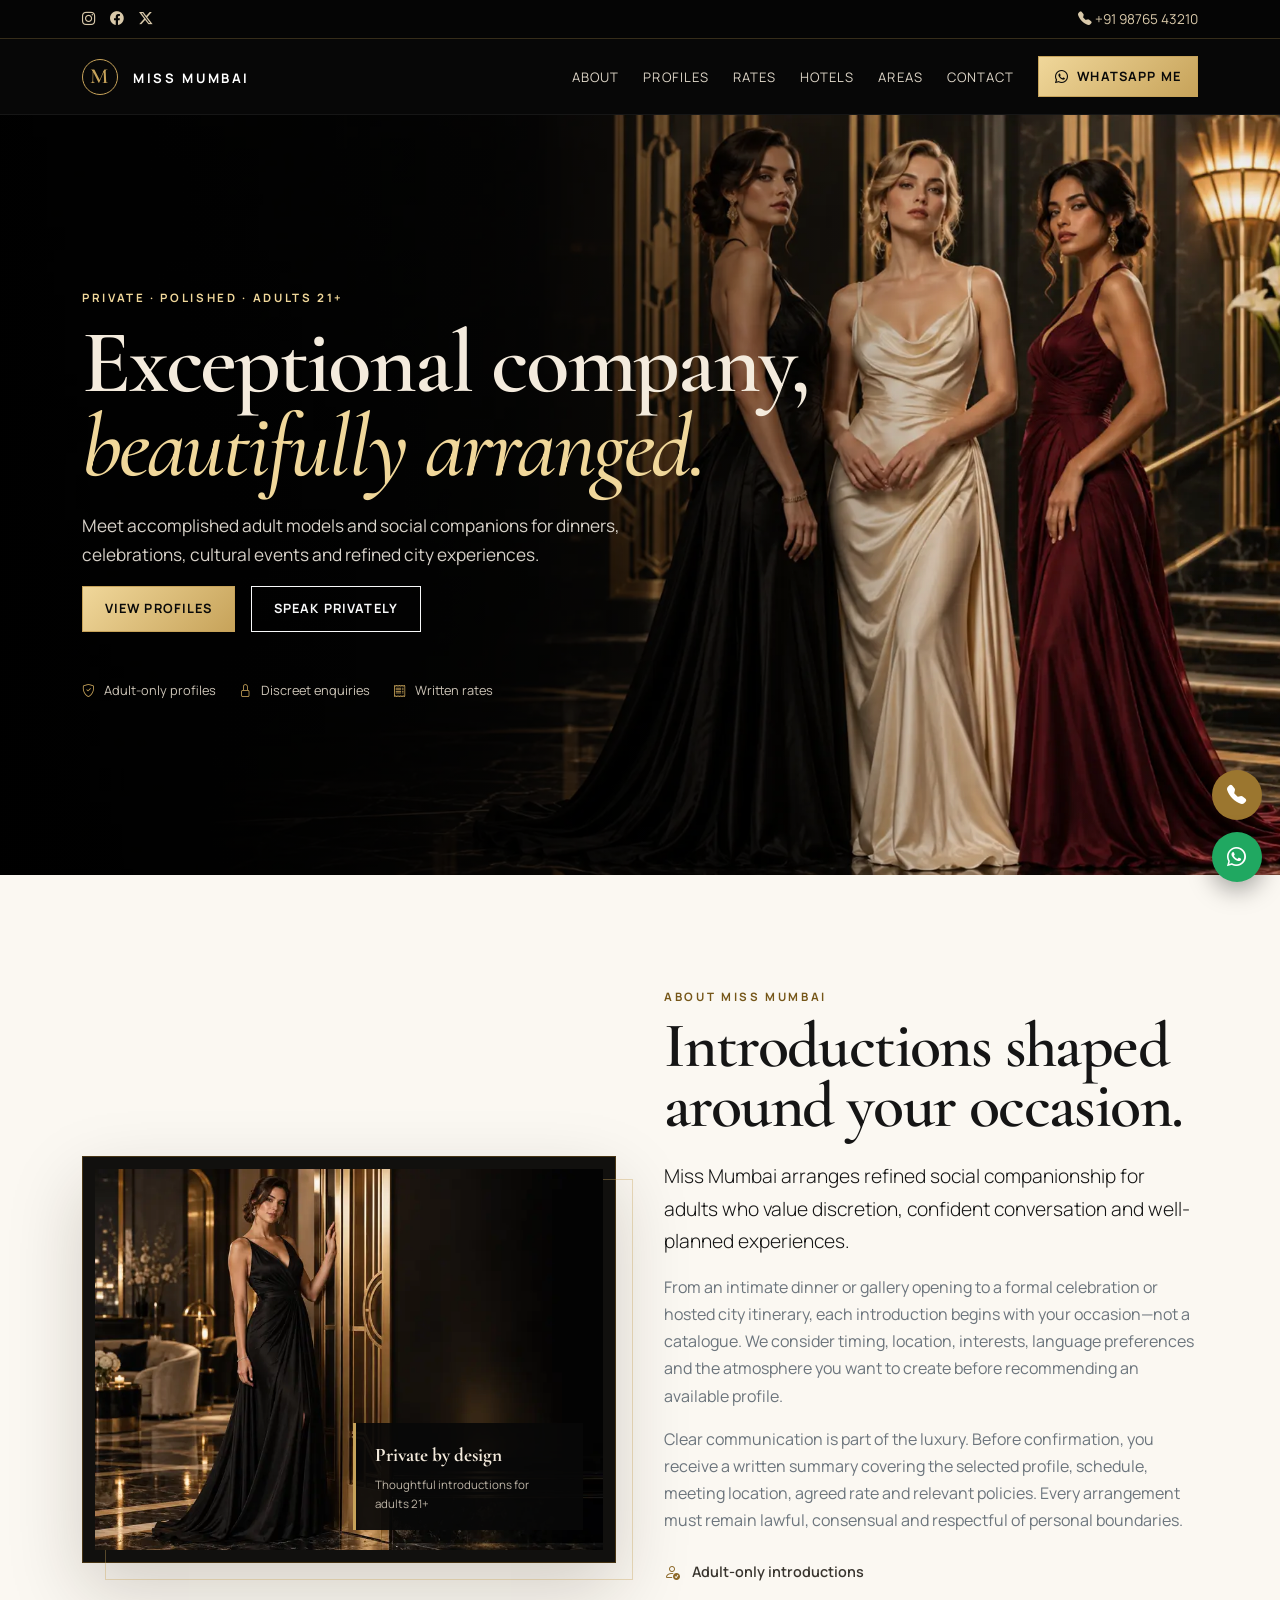
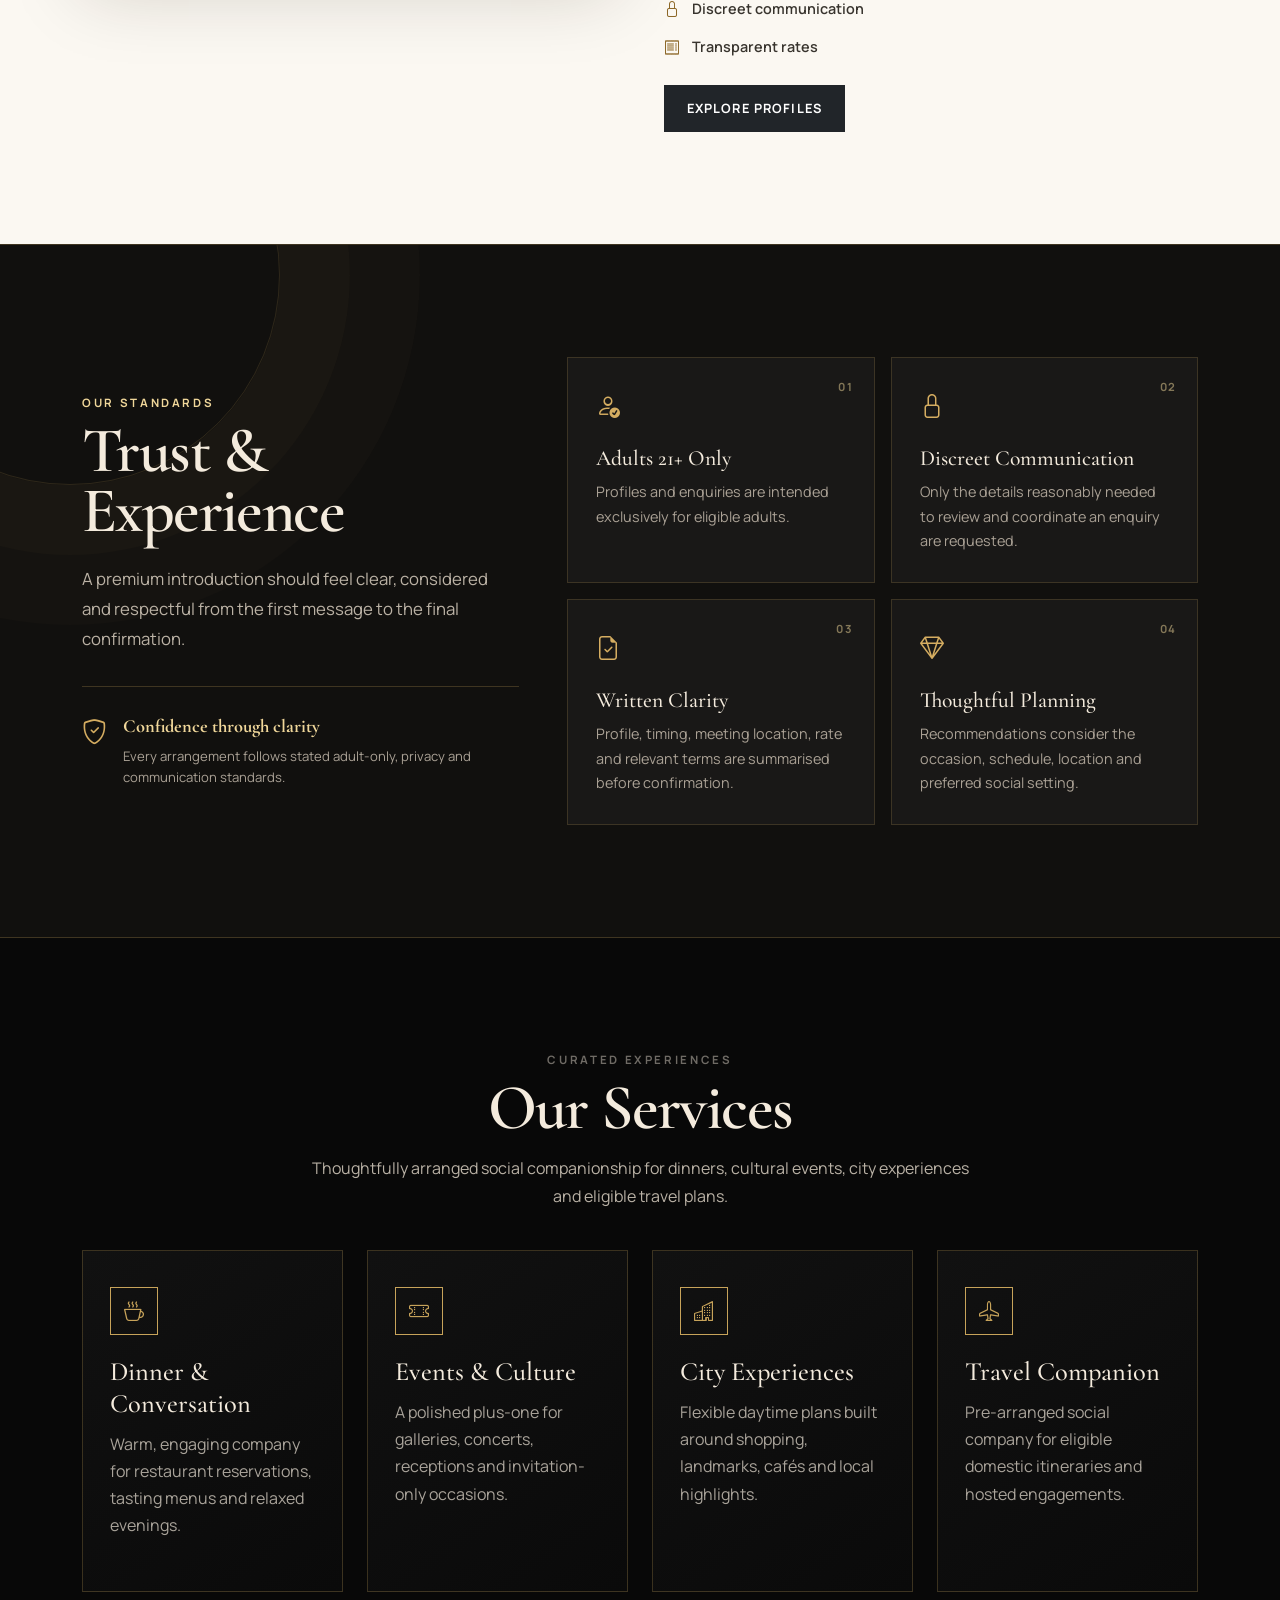
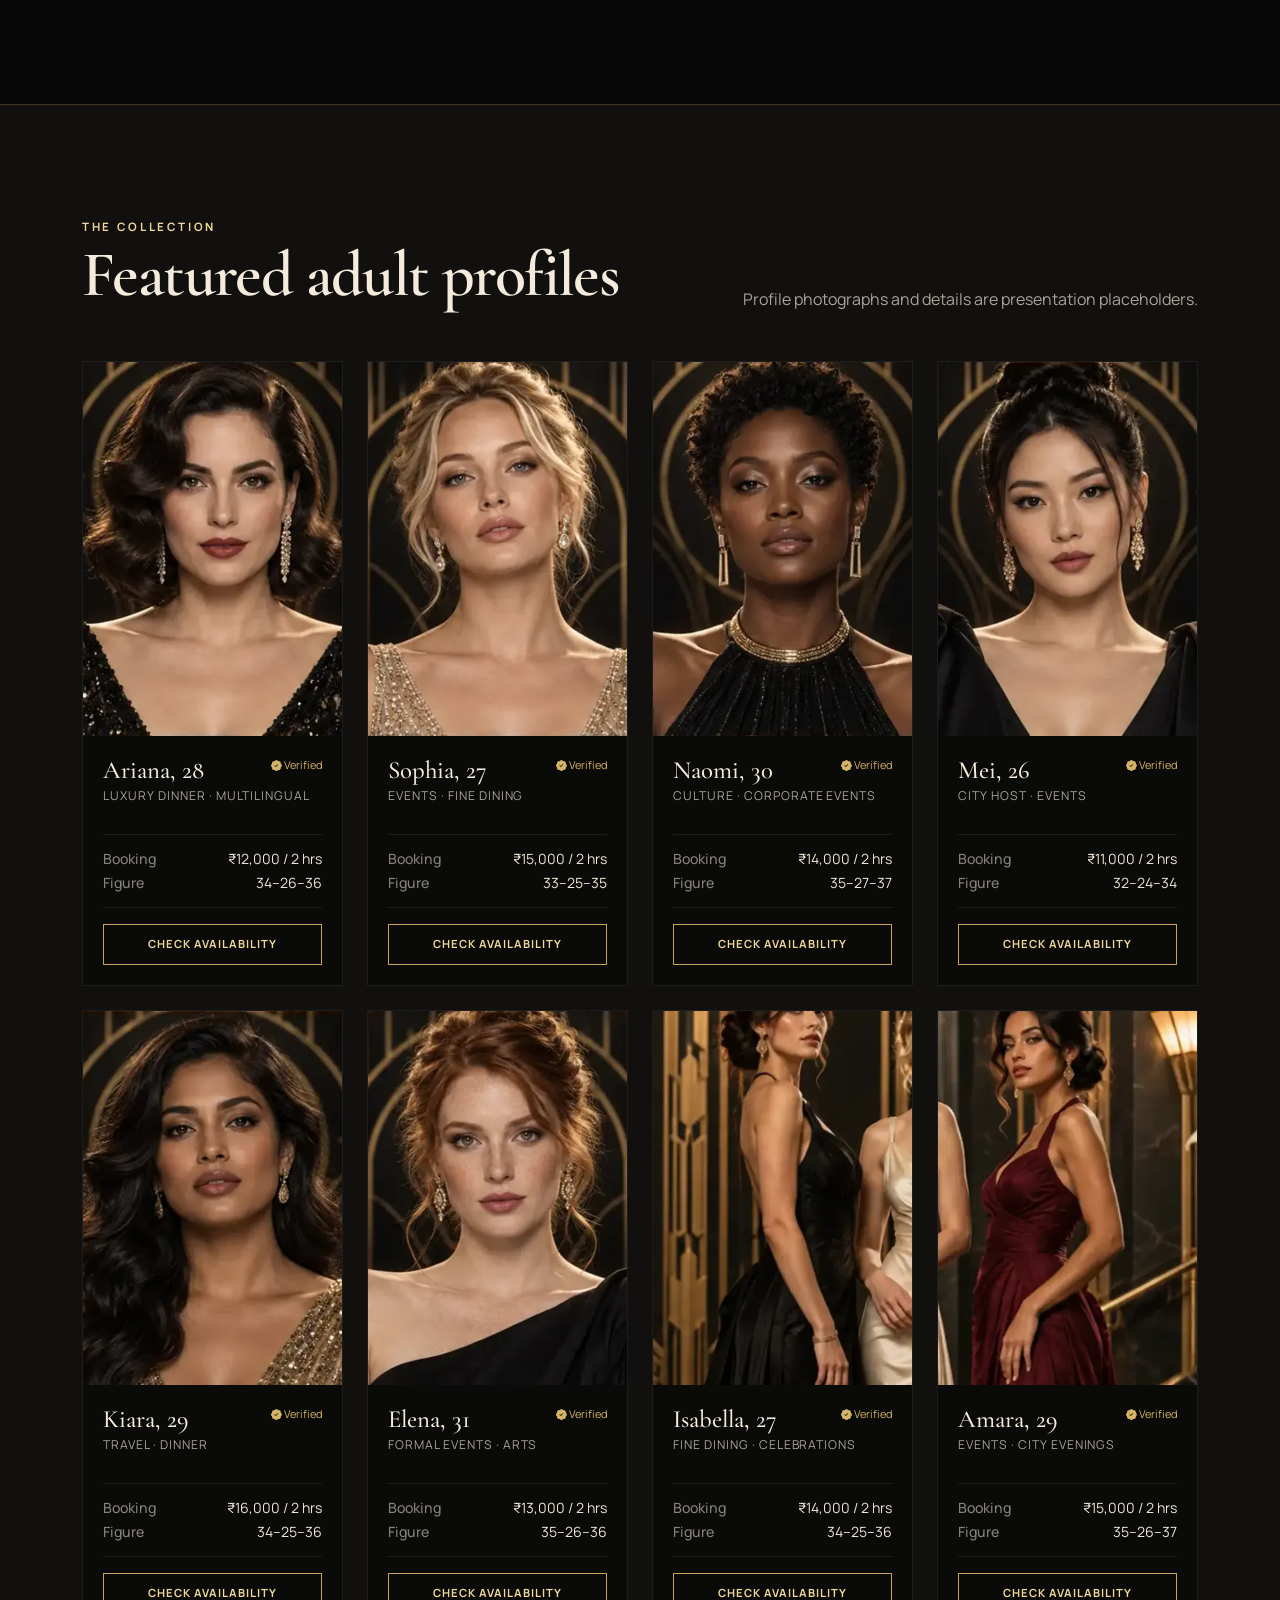
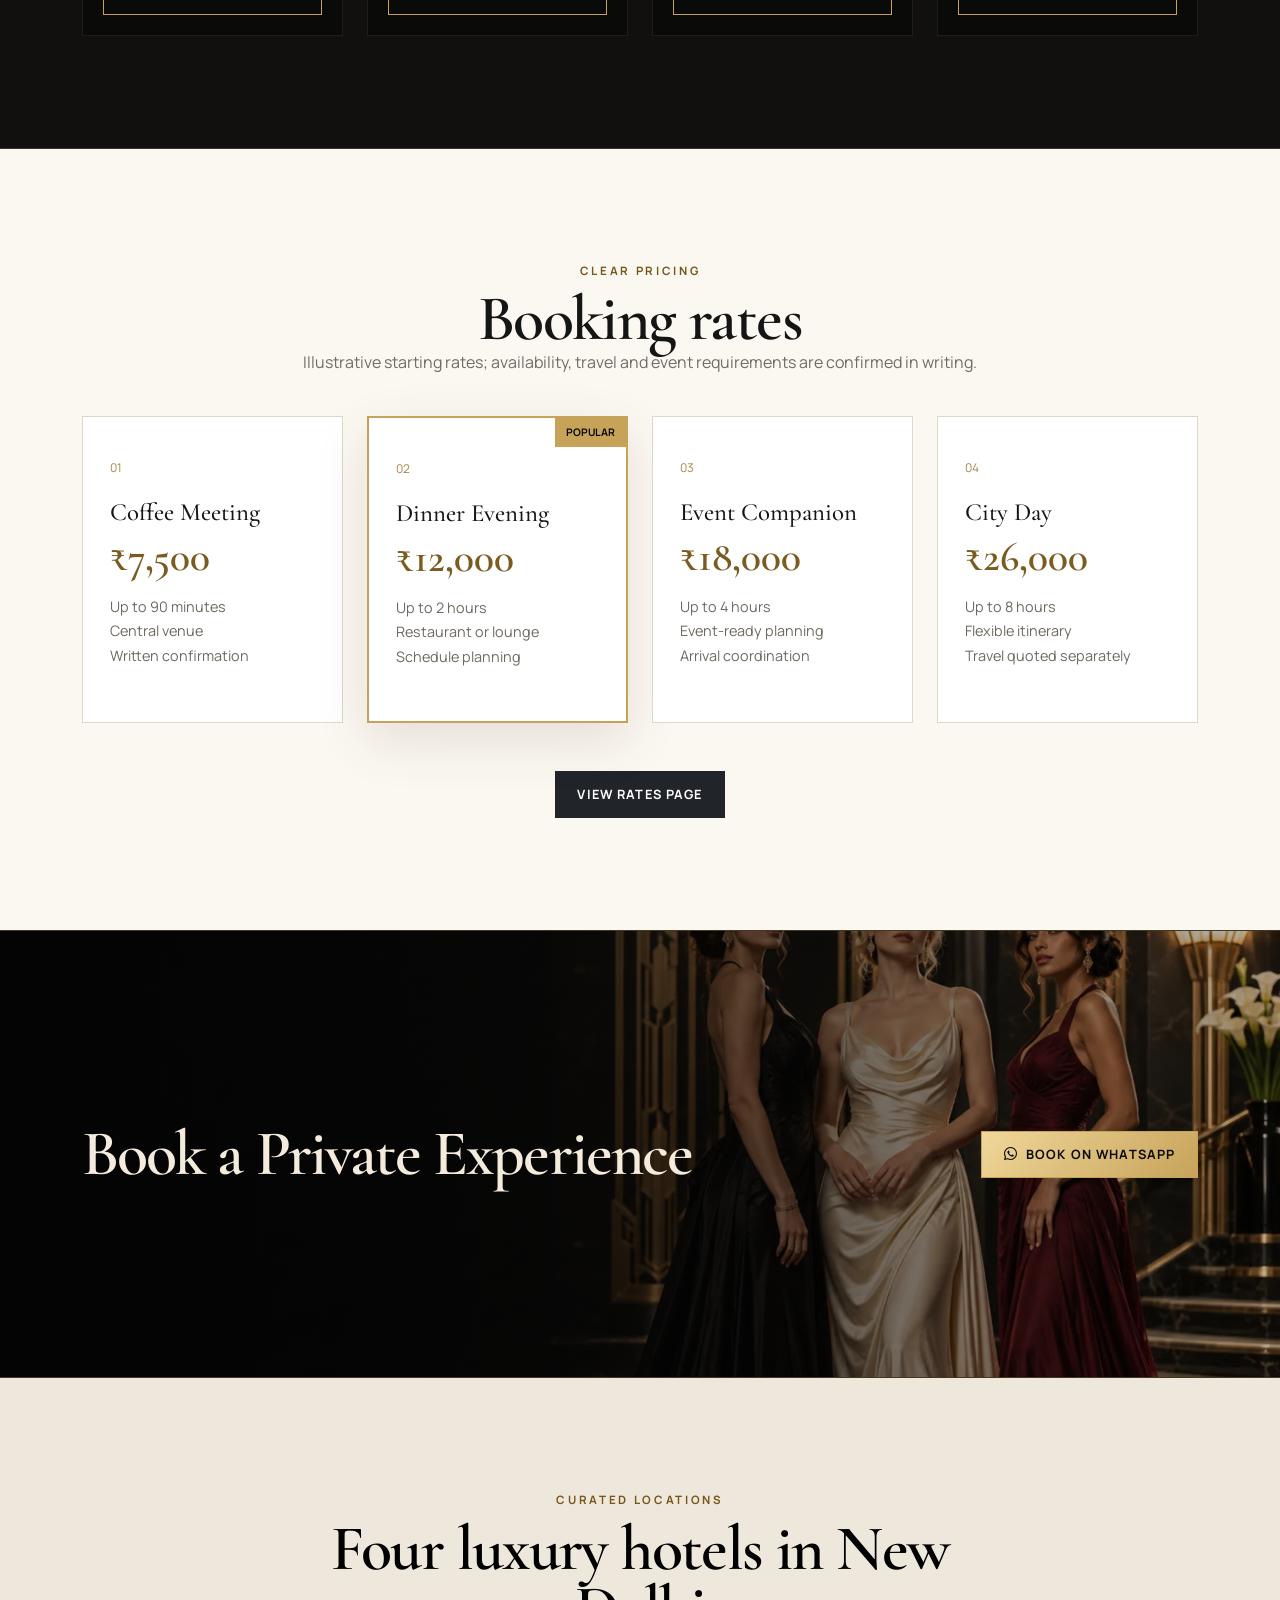
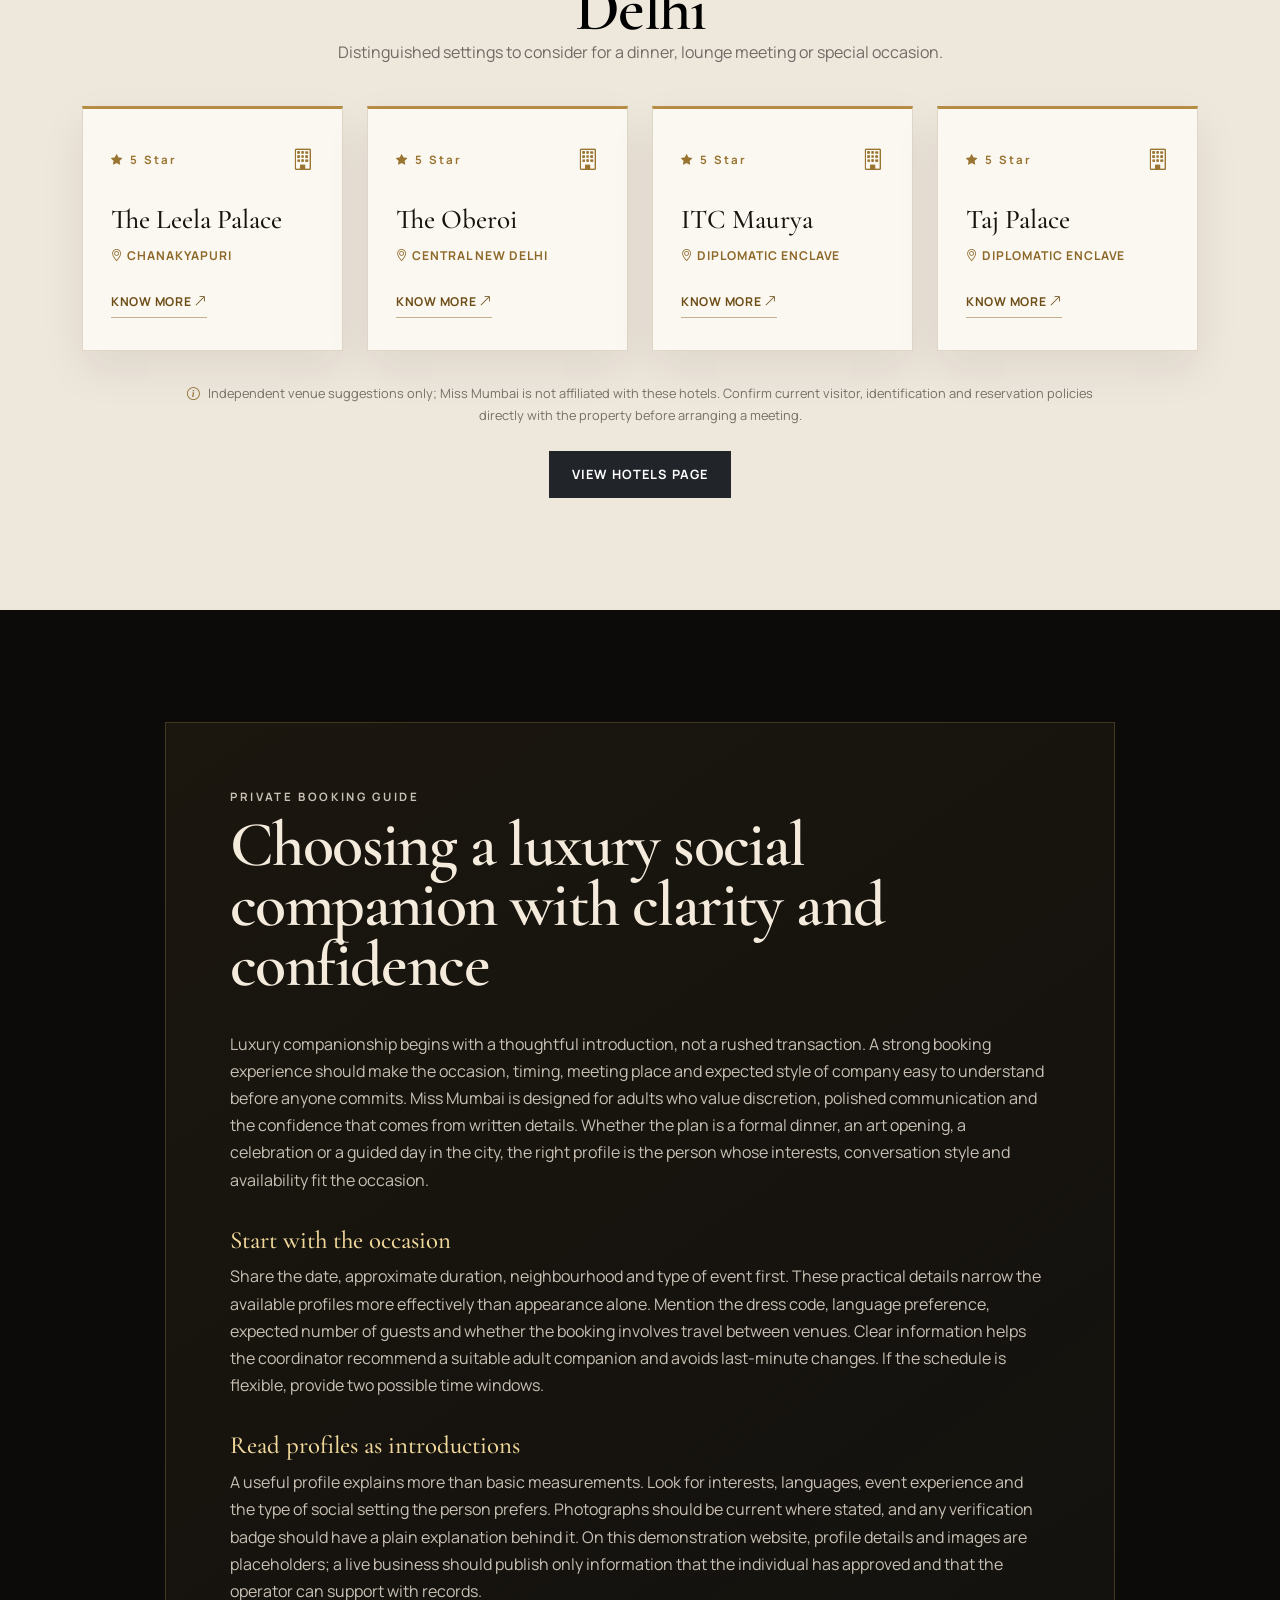
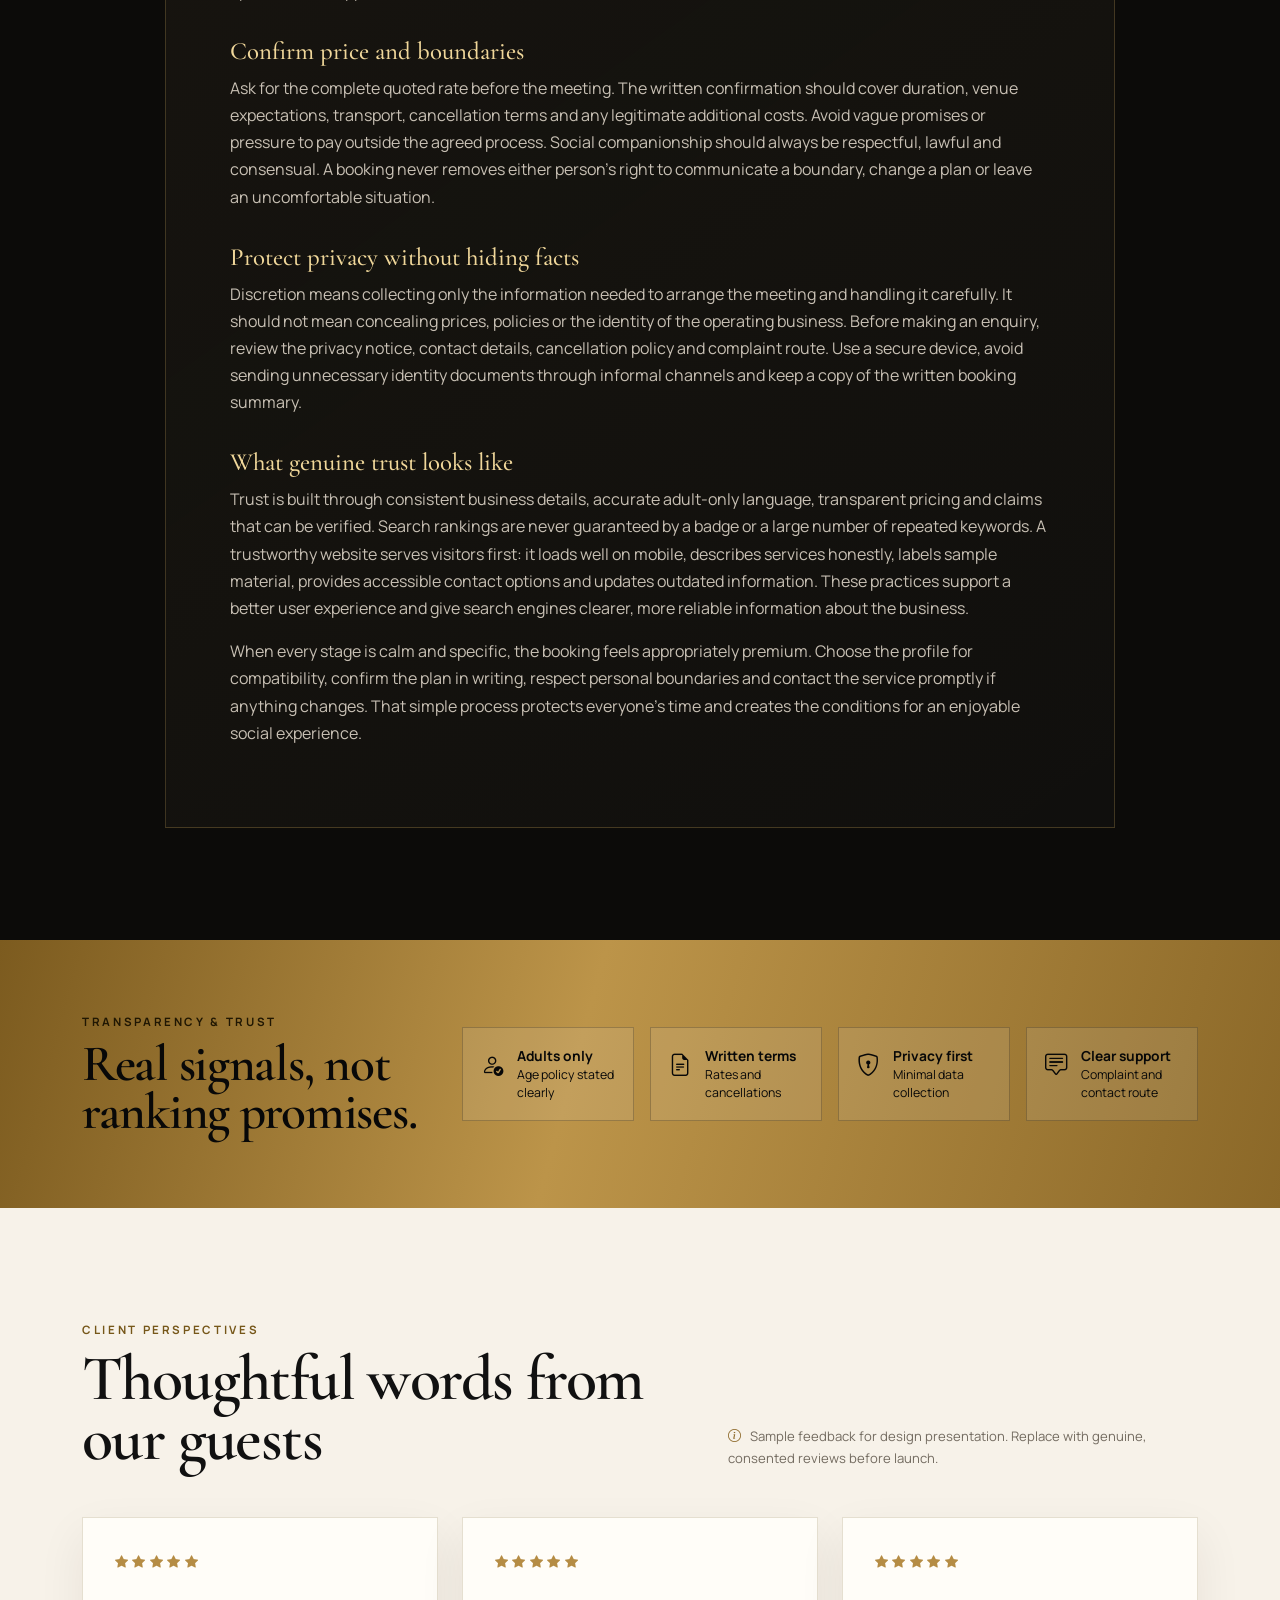
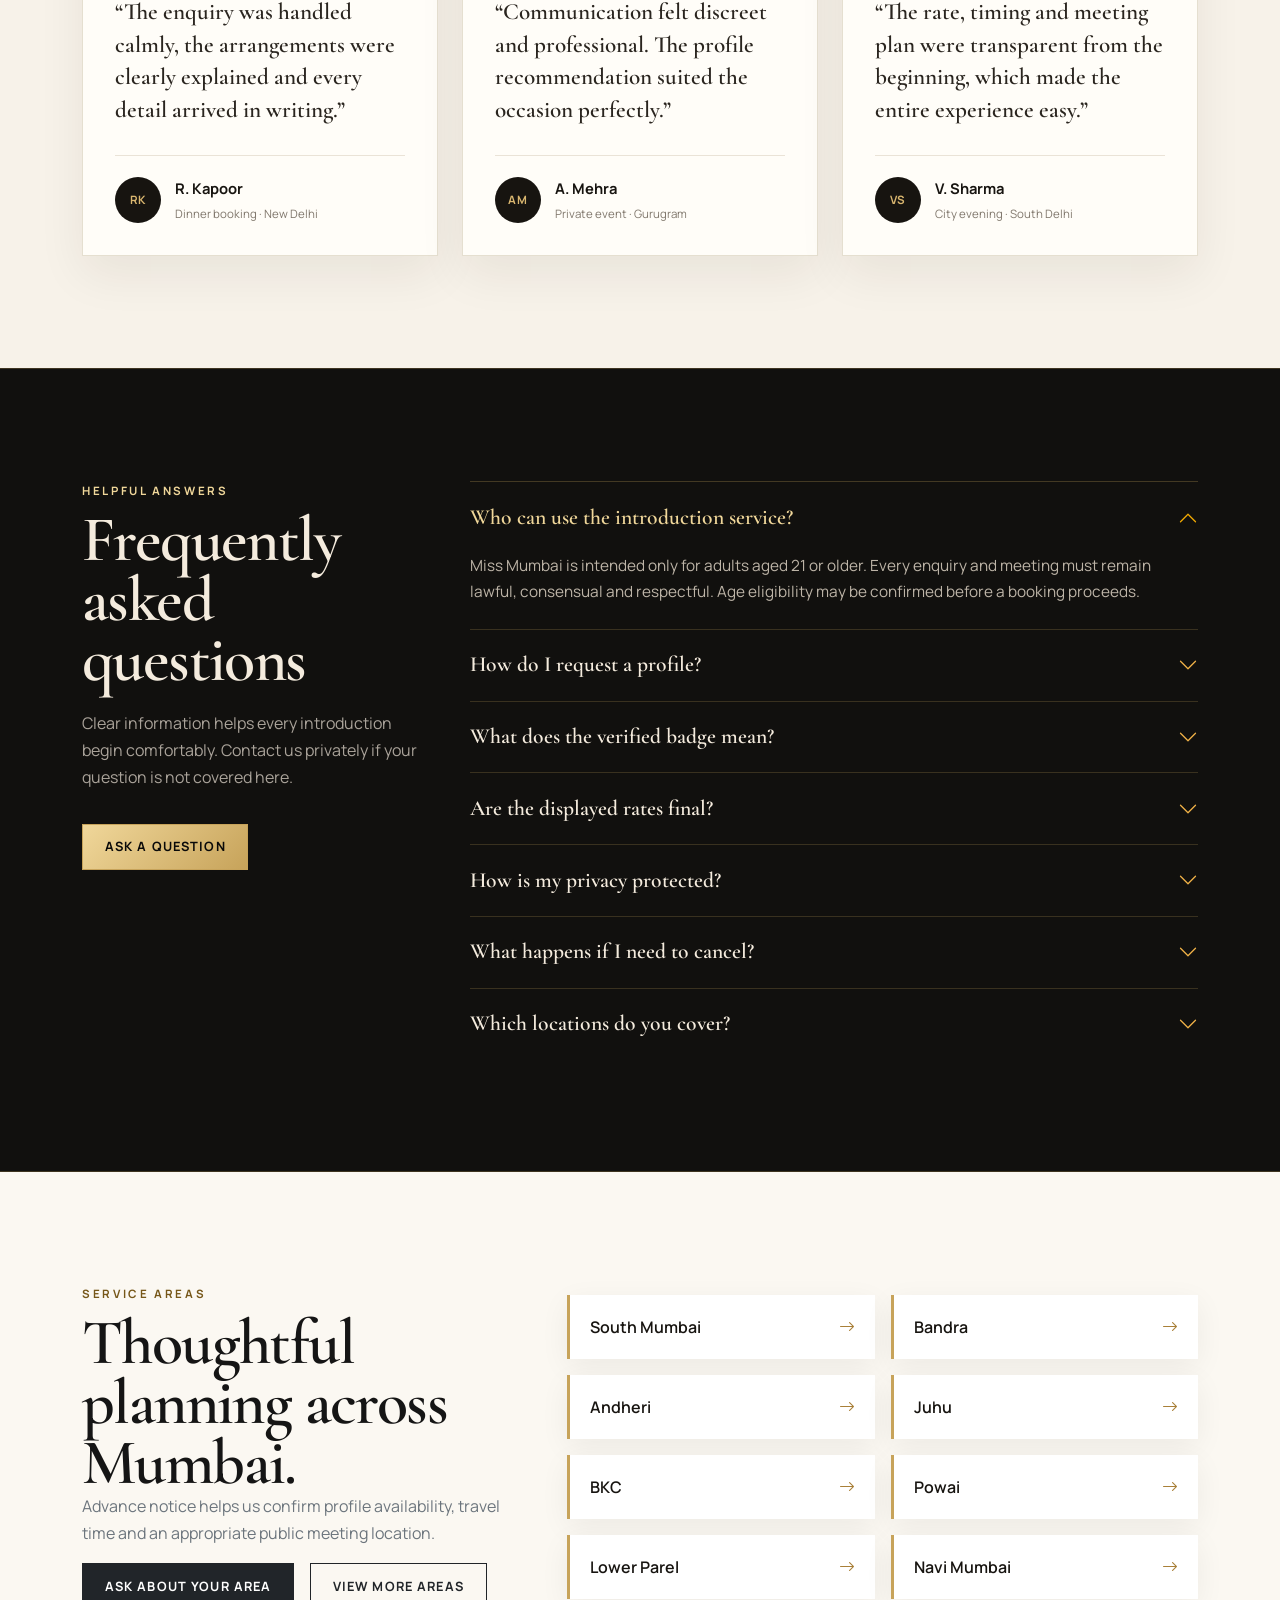
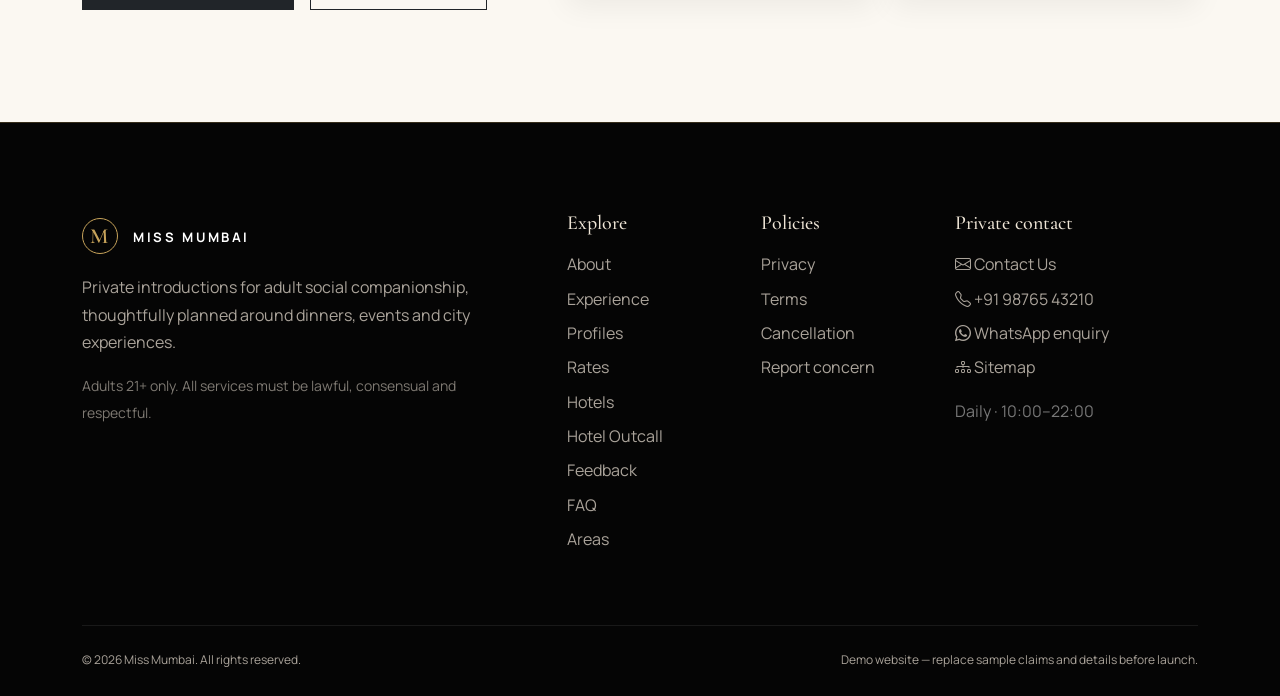
==== index.html @ 33cf34ba "Export complete Miss Mumbai website from Sites version 28" ====
<!doctype html>
<html lang="en">
<head>
  <meta charset="utf-8">
  <meta name="viewport" content="width=device-width, initial-scale=1">
  <title>Miss Mumbai | Luxury Adult Models & Social Companions</title>
  <meta name="description" content="Discover tasteful adult model profiles, social companionship services, transparent booking rates, privacy standards, and service areas with Miss Mumbai.">
  <meta name="robots" content="index,follow,max-image-preview:large">
  <meta name="theme-color" content="#080808">
  <link rel="preconnect" href="https://cdn.jsdelivr.net">
  <link rel="preconnect" href="https://fonts.googleapis.com">
  <link rel="preconnect" href="https://fonts.gstatic.com" crossorigin>
  <link href="https://fonts.googleapis.com/css2?family=Cormorant+Garamond:wght@500;600;700&family=Manrope:wght@400;500;600;700&display=swap" rel="stylesheet">
  <link href="https://cdn.jsdelivr.net/npm/bootstrap@5.3.8/dist/css/bootstrap.min.css" rel="stylesheet">
  <link href="https://cdn.jsdelivr.net/npm/bootstrap-icons@1.11.3/font/bootstrap-icons.min.css" rel="stylesheet">
  <link rel="stylesheet" href="assets/styles.css">
  <link rel="stylesheet" href="assets/profiles.css">
  <script type="application/ld+json">
  {
    "@context":"https://schema.org",
    "@type":"ProfessionalService",
    "name":"Miss Mumbai",
    "description":"Adult model and social companionship enquiries for private dinners, events and city experiences.",
    "telephone":"+91-98765-43210",
    "areaServed":["South Mumbai","Bandra","Andheri","Juhu","BKC","Powai","Lower Parel","Navi Mumbai"],
    "priceRange":"₹₹₹",
    "url":"/"
  }
  </script>
</head>
<body>
  <a class="visually-hidden-focusable skip-link" href="#main">Skip to content</a>

  <div class="topbar">
    <div class="container-xl d-flex justify-content-between align-items-center">
      <div class="social-links" aria-label="Social media links">
        <a href="#" aria-label="Instagram"><i class="bi bi-instagram"></i></a>
        <a href="#" aria-label="Facebook"><i class="bi bi-facebook"></i></a>
        <a href="#" aria-label="X"><i class="bi bi-twitter-x"></i></a>
      </div>
      <a class="top-phone" href="tel:+919876543210"><i class="bi bi-telephone-fill"></i> +91 98765 43210</a>
    </div>
  </div>

  <nav class="navbar navbar-expand-lg navbar-dark sticky-top" aria-label="Primary navigation">
    <div class="container-xl">
      <a class="navbar-brand" href="#home"><span>M</span> MISS MUMBAI</a>
      <button class="navbar-toggler" type="button" data-bs-toggle="collapse" data-bs-target="#mainNav" aria-controls="mainNav" aria-expanded="false" aria-label="Toggle navigation">
        <span class="navbar-toggler-icon"></span>
      </button>
      <div class="collapse navbar-collapse" id="mainNav">
        <ul class="navbar-nav ms-auto align-items-lg-center gap-lg-2">
          <li class="nav-item"><a class="nav-link" href="about.html">About</a></li>

          <li class="nav-item"><a class="nav-link" href="profiles.html">Profiles</a></li>
          <li class="nav-item"><a class="nav-link" href="rates.html">Rates</a></li>
          <li class="nav-item"><a class="nav-link" href="hotels.html">Hotels</a></li>



          <li class="nav-item"><a class="nav-link" href="areas.html">Areas</a></li>
          <li class="nav-item"><a class="nav-link" href="contact.html">Contact</a></li>
          <li class="nav-item ms-lg-2"><a class="btn btn-gold btn-sm" href="https://wa.me/919876543210"><i class="bi bi-whatsapp me-1"></i> WhatsApp Me</a></li>
        </ul>
      </div>
    </div>
  </nav>

  <main id="main">
    <header class="hero" id="home">
      <picture class="hero-media" aria-hidden="true">
        <source media="(max-width: 767px)" srcset="assets/veloura-hero-mobile.webp">
        <img src="assets/veloura-hero-desktop.webp" alt="Three adult fashion models in elegant evening gowns inside an art-deco interior">
      </picture>
      <div class="hero-shade"></div>
      <div class="container-xl hero-content">
        <p class="eyebrow">Private · Polished · Adults 21+</p>
        <h1>Exceptional company,<br><em>beautifully arranged.</em></h1>
        <p class="hero-copy">Meet accomplished adult models and social companions for dinners, celebrations, cultural events and refined city experiences.</p>
        <div class="d-flex flex-wrap gap-3">
          <a class="btn btn-gold" href="profiles.html">View profiles</a>
          <a class="btn btn-outline-light" href="tel:+919876543210">Speak privately</a>
        </div>
        <div class="hero-proof" aria-label="Service highlights">
          <span><i class="bi bi-shield-check"></i> Adult-only profiles</span>
          <span><i class="bi bi-lock"></i> Discreet enquiries</span>
          <span><i class="bi bi-receipt"></i> Written rates</span>
        </div>
      </div>
    </header>

    <section class="section section-light" id="about">
      <div class="container-xl">
        <div class="row align-items-center g-5 g-xl-6">
          <div class="col-lg-6">
            <figure class="about-visual mb-0">
              <img src="assets/veloura-about.webp" width="800" height="600" loading="lazy" alt="Adult fashion model in a black evening gown beside a gold art-deco doorway">
              <figcaption><strong>Private by design</strong><span>Thoughtful introductions for adults 21+</span></figcaption>
            </figure>
          </div>
          <div class="col-lg-6 about-copy">
            <p class="eyebrow dark">About Miss Mumbai</p>
            <h2>Introductions shaped around your occasion.</h2>
            <p class="lead mt-4 mb-3">Miss Mumbai arranges refined social companionship for adults who value discretion, confident conversation and well-planned experiences.</p>
            <p class="text-secondary">From an intimate dinner or gallery opening to a formal celebration or hosted city itinerary, each introduction begins with your occasion—not a catalogue. We consider timing, location, interests, language preferences and the atmosphere you want to create before recommending an available profile.</p>
            <p class="text-secondary">Clear communication is part of the luxury. Before confirmation, you receive a written summary covering the selected profile, schedule, meeting location, agreed rate and relevant policies. Every arrangement must remain lawful, consensual and respectful of personal boundaries.</p>
            <div class="about-values" aria-label="Miss Mumbai service values">
              <span><i class="bi bi-person-check"></i> Adult-only introductions</span>
              <span><i class="bi bi-lock"></i> Discreet communication</span>
              <span><i class="bi bi-receipt"></i> Transparent rates</span>
            </div>
            <a class="btn btn-dark mt-4" href="profiles.html">Explore profiles</a>
          </div>
        </div>
      </div>
    </section>

    <section class="section section-ink trust-experience-section" id="experience">
      <div class="container-xl">
        <div class="row align-items-center g-5 g-xl-6">
          <div class="col-lg-5">
            <p class="eyebrow">Our standards</p>
            <h2>Trust &amp; Experience</h2>
            <p class="trust-experience-lead">A premium introduction should feel clear, considered and respectful from the first message to the final confirmation.</p>
            <div class="trust-experience-signature"><i class="bi bi-shield-check"></i><span><strong>Confidence through clarity</strong>Every arrangement follows stated adult-only, privacy and communication standards.</span></div>
          </div>
          <div class="col-lg-7">
            <div class="row g-3">
              <div class="col-sm-6"><article class="experience-card"><span>01</span><i class="bi bi-person-check"></i><h3>Adults 21+ Only</h3><p>Profiles and enquiries are intended exclusively for eligible adults.</p></article></div>
              <div class="col-sm-6"><article class="experience-card"><span>02</span><i class="bi bi-lock"></i><h3>Discreet Communication</h3><p>Only the details reasonably needed to review and coordinate an enquiry are requested.</p></article></div>
              <div class="col-sm-6"><article class="experience-card"><span>03</span><i class="bi bi-file-earmark-check"></i><h3>Written Clarity</h3><p>Profile, timing, meeting location, rate and relevant terms are summarised before confirmation.</p></article></div>
              <div class="col-sm-6"><article class="experience-card"><span>04</span><i class="bi bi-gem"></i><h3>Thoughtful Planning</h3><p>Recommendations consider the occasion, schedule, location and preferred social setting.</p></article></div>
            </div>
          </div>
        </div>
      </div>
    </section>

    <section class="section" id="services">
      <div class="container-xl">
        <div class="section-heading text-center mx-auto">
          <p class="eyebrow">Curated experiences</p>
          <h2>Our Services</h2>
          <p class="services-intro mt-3">Thoughtfully arranged social companionship for dinners, cultural events, city experiences and eligible travel plans.</p>
        </div>
        <div class="row g-4 mt-2">
          <div class="col-md-6 col-xl-3"><article class="service-card"><i class="bi bi-cup-hot"></i><h3>Dinner & Conversation</h3><p>Warm, engaging company for restaurant reservations, tasting menus and relaxed evenings.</p></article></div>
          <div class="col-md-6 col-xl-3"><article class="service-card"><i class="bi bi-ticket-perforated"></i><h3>Events & Culture</h3><p>A polished plus-one for galleries, concerts, receptions and invitation-only occasions.</p></article></div>
          <div class="col-md-6 col-xl-3"><article class="service-card"><i class="bi bi-buildings"></i><h3>City Experiences</h3><p>Flexible daytime plans built around shopping, landmarks, cafés and local highlights.</p></article></div>
          <div class="col-md-6 col-xl-3"><article class="service-card"><i class="bi bi-airplane"></i><h3>Travel Companion</h3><p>Pre-arranged social company for eligible domestic itineraries and hosted engagements.</p></article></div>
        </div>
      </div>
    </section>

    <section class="section section-ink" id="profiles">
      <div class="container-xl">
        <div class="d-lg-flex align-items-end justify-content-between mb-5">
          <div><p class="eyebrow">The collection</p><h2 class="mb-2">Featured adult profiles</h2></div>
          <p class="section-note mb-0">Profile photographs and details are presentation placeholders.</p>
        </div>
        <div class="row g-4">
          <div class="col-sm-6 col-xl-3"><article class="profile-card"><div class="profile-photo p1" role="img" aria-label="Adult brunette model in a black evening dress"></div><div class="profile-body"><div class="d-flex justify-content-between"><h3>Ariana, 28</h3><span class="verified"><i class="bi bi-patch-check-fill"></i> Verified</span></div><p class="profile-type">Luxury Dinner · Multilingual</p><dl><div><dt>Booking</dt><dd>₹12,000 / 2 hrs</dd></div><div><dt>Figure</dt><dd>34–26–36</dd></div></dl><a href="https://wa.me/919876543210?text=Hello%2C%20I%27d%20like%20to%20ask%20about%20Ariana." class="btn btn-profile">Check availability</a></div></article></div>
          <div class="col-sm-6 col-xl-3"><article class="profile-card"><div class="profile-photo p2" role="img" aria-label="Adult blonde model in a champagne evening dress"></div><div class="profile-body"><div class="d-flex justify-content-between"><h3>Sophia, 27</h3><span class="verified"><i class="bi bi-patch-check-fill"></i> Verified</span></div><p class="profile-type">Events · Fine Dining</p><dl><div><dt>Booking</dt><dd>₹15,000 / 2 hrs</dd></div><div><dt>Figure</dt><dd>33–25–35</dd></div></dl><a href="https://wa.me/919876543210?text=Hello%2C%20I%27d%20like%20to%20ask%20about%20Sophia." class="btn btn-profile">Check availability</a></div></article></div>
          <div class="col-sm-6 col-xl-3"><article class="profile-card"><div class="profile-photo p3" role="img" aria-label="Adult model with short natural hair in a black evening dress"></div><div class="profile-body"><div class="d-flex justify-content-between"><h3>Naomi, 30</h3><span class="verified"><i class="bi bi-patch-check-fill"></i> Verified</span></div><p class="profile-type">Culture · Corporate Events</p><dl><div><dt>Booking</dt><dd>₹14,000 / 2 hrs</dd></div><div><dt>Figure</dt><dd>35–27–37</dd></div></dl><a href="https://wa.me/919876543210?text=Hello%2C%20I%27d%20like%20to%20ask%20about%20Naomi." class="btn btn-profile">Check availability</a></div></article></div>
          <div class="col-sm-6 col-xl-3"><article class="profile-card"><div class="profile-photo p4" role="img" aria-label="Adult East Asian model in a black evening dress"></div><div class="profile-body"><div class="d-flex justify-content-between"><h3>Mei, 26</h3><span class="verified"><i class="bi bi-patch-check-fill"></i> Verified</span></div><p class="profile-type">City Host · Events</p><dl><div><dt>Booking</dt><dd>₹11,000 / 2 hrs</dd></div><div><dt>Figure</dt><dd>32–24–34</dd></div></dl><a href="https://wa.me/919876543210?text=Hello%2C%20I%27d%20like%20to%20ask%20about%20Mei." class="btn btn-profile">Check availability</a></div></article></div>
          <div class="col-sm-6 col-xl-3"><article class="profile-card"><div class="profile-photo p5" role="img" aria-label="Adult South Asian model in a champagne evening dress"></div><div class="profile-body"><div class="d-flex justify-content-between"><h3>Kiara, 29</h3><span class="verified"><i class="bi bi-patch-check-fill"></i> Verified</span></div><p class="profile-type">Travel · Dinner</p><dl><div><dt>Booking</dt><dd>₹16,000 / 2 hrs</dd></div><div><dt>Figure</dt><dd>34–25–36</dd></div></dl><a href="https://wa.me/919876543210?text=Hello%2C%20I%27d%20like%20to%20ask%20about%20Kiara." class="btn btn-profile">Check availability</a></div></article></div>
          <div class="col-sm-6 col-xl-3"><article class="profile-card"><div class="profile-photo p6" role="img" aria-label="Adult red-haired model in a black evening dress"></div><div class="profile-body"><div class="d-flex justify-content-between"><h3>Elena, 31</h3><span class="verified"><i class="bi bi-patch-check-fill"></i> Verified</span></div><p class="profile-type">Formal Events · Arts</p><dl><div><dt>Booking</dt><dd>₹13,000 / 2 hrs</dd></div><div><dt>Figure</dt><dd>35–26–36</dd></div></dl><a href="https://wa.me/919876543210?text=Hello%2C%20I%27d%20like%20to%20ask%20about%20Elena." class="btn btn-profile">Check availability</a></div></article></div>
          <div class="col-sm-6 col-xl-3"><article class="profile-card"><div class="profile-photo p7" role="img" aria-label="Adult dark-haired model in a black formal gown"></div><div class="profile-body"><div class="d-flex justify-content-between"><h3>Isabella, 27</h3><span class="verified"><i class="bi bi-patch-check-fill"></i> Verified</span></div><p class="profile-type">Fine Dining · Celebrations</p><dl><div><dt>Booking</dt><dd>₹14,000 / 2 hrs</dd></div><div><dt>Figure</dt><dd>34–25–36</dd></div></dl><a href="https://wa.me/919876543210?text=Hello%2C%20I%27d%20like%20to%20ask%20about%20Isabella." class="btn btn-profile">Check availability</a></div></article></div>
          <div class="col-sm-6 col-xl-3"><article class="profile-card"><div class="profile-photo p8" role="img" aria-label="Adult model in a burgundy formal gown"></div><div class="profile-body"><div class="d-flex justify-content-between"><h3>Amara, 29</h3><span class="verified"><i class="bi bi-patch-check-fill"></i> Verified</span></div><p class="profile-type">Events · City Evenings</p><dl><div><dt>Booking</dt><dd>₹15,000 / 2 hrs</dd></div><div><dt>Figure</dt><dd>35–26–37</dd></div></dl><a href="https://wa.me/919876543210?text=Hello%2C%20I%27d%20like%20to%20ask%20about%20Amara." class="btn btn-profile">Check availability</a></div></article></div>
        </div>
      </div>
    </section>

    <section class="section section-light" id="rates">
      <div class="container-xl">
        <div class="section-heading text-center mx-auto"><p class="eyebrow dark">Clear pricing</p><h2>Booking rates</h2><p>Illustrative starting rates; availability, travel and event requirements are confirmed in writing.</p></div>
        <div class="row g-4 mt-3 justify-content-center">
          <div class="col-md-6 col-xl-3"><div class="rate-card"><span>01</span><h3>Coffee Meeting</h3><strong>₹7,500</strong><p>Up to 90 minutes<br>Central venue<br>Written confirmation</p></div></div>
          <div class="col-md-6 col-xl-3"><div class="rate-card featured"><span>02</span><div class="popular">Popular</div><h3>Dinner Evening</h3><strong>₹12,000</strong><p>Up to 2 hours<br>Restaurant or lounge<br>Schedule planning</p></div></div>
          <div class="col-md-6 col-xl-3"><div class="rate-card"><span>03</span><h3>Event Companion</h3><strong>₹18,000</strong><p>Up to 4 hours<br>Event-ready planning<br>Arrival coordination</p></div></div>
          <div class="col-md-6 col-xl-3"><div class="rate-card"><span>04</span><h3>City Day</h3><strong>₹26,000</strong><p>Up to 8 hours<br>Flexible itinerary<br>Travel quoted separately</p></div></div>
        </div>
        <div class="text-center mt-5"><a class="btn btn-dark" href="rates.html">View Rates Page</a></div>
      </div>
    </section>

    <section class="booking-service-banner" aria-labelledby="bookingBannerTitle">
      <picture class="booking-banner-media" aria-hidden="true">
        <source media="(max-width: 767px)" srcset="assets/veloura-hero-mobile.webp">
        <img src="assets/veloura-hero-desktop.webp" alt="">
      </picture>
      <div class="booking-banner-overlay"></div>
      <div class="container-xl booking-banner-content">
        <div class="booking-banner-line">
          <h2 id="bookingBannerTitle">Book a Private Experience</h2>
          <a class="btn btn-gold" href="https://wa.me/919876543210?text=Hello%2C%20I%27d%20like%20to%20make%20a%20private%20booking%20enquiry."><i class="bi bi-whatsapp me-2"></i>Book on WhatsApp</a>
        </div>
      </div>
    </section>

    <section class="section hotel-section" id="hotels">
      <div class="container-xl">
        <div class="section-heading text-center mx-auto">
          <p class="eyebrow dark">Curated locations</p>
          <h2>Four luxury hotels in New Delhi</h2>
          <p>Distinguished settings to consider for a dinner, lounge meeting or special occasion.</p>
        </div>
        <div class="row g-4 mt-3">
          <div class="col-md-6 col-xl-3">
            <article class="hotel-card">
              <div class="hotel-card-top"><span class="hotel-rating" aria-label="Five-star hotel"><i class="bi bi-star-fill" aria-hidden="true"></i> 5 Star</span><i class="bi bi-building" aria-hidden="true"></i></div>
              <h3>The Leela Palace</h3>
              <p class="hotel-location"><i class="bi bi-geo-alt"></i> Chanakyapuri</p>
              <a href="https://www.theleela.com/the-leela-palace-new-delhi" target="_blank" rel="noopener noreferrer">Know More <i class="bi bi-arrow-up-right"></i></a>
            </article>
          </div>
          <div class="col-md-6 col-xl-3">
            <article class="hotel-card">
              <div class="hotel-card-top"><span class="hotel-rating" aria-label="Five-star hotel"><i class="bi bi-star-fill" aria-hidden="true"></i> 5 Star</span><i class="bi bi-building" aria-hidden="true"></i></div>
              <h3>The Oberoi</h3>
              <p class="hotel-location"><i class="bi bi-geo-alt"></i> Central New Delhi</p>
              <a href="https://www.oberoihotels.com/hotels-in-delhi/" target="_blank" rel="noopener noreferrer">Know More <i class="bi bi-arrow-up-right"></i></a>
            </article>
          </div>
          <div class="col-md-6 col-xl-3">
            <article class="hotel-card">
              <div class="hotel-card-top"><span class="hotel-rating" aria-label="Five-star hotel"><i class="bi bi-star-fill" aria-hidden="true"></i> 5 Star</span><i class="bi bi-building" aria-hidden="true"></i></div>
              <h3>ITC Maurya</h3>
              <p class="hotel-location"><i class="bi bi-geo-alt"></i> Diplomatic Enclave</p>
              <a href="https://www.itchotels.com/in/en/itcmaurya-new-delhi" target="_blank" rel="noopener noreferrer">Know More <i class="bi bi-arrow-up-right"></i></a>
            </article>
          </div>
          <div class="col-md-6 col-xl-3">
            <article class="hotel-card">
              <div class="hotel-card-top"><span class="hotel-rating" aria-label="Five-star hotel"><i class="bi bi-star-fill" aria-hidden="true"></i> 5 Star</span><i class="bi bi-building" aria-hidden="true"></i></div>
              <h3>Taj Palace</h3>
              <p class="hotel-location"><i class="bi bi-geo-alt"></i> Diplomatic Enclave</p>
              <a href="https://www.tajhotels.com/en-in/hotels/taj-palace-new-delhi" target="_blank" rel="noopener noreferrer">Know More <i class="bi bi-arrow-up-right"></i></a>
            </article>
          </div>
        </div>
        <p class="hotel-note"><i class="bi bi-info-circle"></i> Independent venue suggestions only; Miss Mumbai is not affiliated with these hotels. Confirm current visitor, identification and reservation policies directly with the property before arranging a meeting.</p>
        <div class="text-center mt-4"><a class="btn btn-dark" href="hotels.html">View Hotels Page</a></div>
      </div>
    </section>

    <section class="section editorial" id="guide">
      <div class="container-xl">
        <div class="editorial-wrap">
          <p class="eyebrow">Private booking guide</p>
          <h2>Choosing a luxury social companion with clarity and confidence</h2>
          <p>Luxury companionship begins with a thoughtful introduction, not a rushed transaction. A strong booking experience should make the occasion, timing, meeting place and expected style of company easy to understand before anyone commits. Miss Mumbai is designed for adults who value discretion, polished communication and the confidence that comes from written details. Whether the plan is a formal dinner, an art opening, a celebration or a guided day in the city, the right profile is the person whose interests, conversation style and availability fit the occasion.</p>
          <h3>Start with the occasion</h3>
          <p>Share the date, approximate duration, neighbourhood and type of event first. These practical details narrow the available profiles more effectively than appearance alone. Mention the dress code, language preference, expected number of guests and whether the booking involves travel between venues. Clear information helps the coordinator recommend a suitable adult companion and avoids last-minute changes. If the schedule is flexible, provide two possible time windows.</p>
          <h3>Read profiles as introductions</h3>
          <p>A useful profile explains more than basic measurements. Look for interests, languages, event experience and the type of social setting the person prefers. Photographs should be current where stated, and any verification badge should have a plain explanation behind it. On this demonstration website, profile details and images are placeholders; a live business should publish only information that the individual has approved and that the operator can support with records.</p>
          <h3>Confirm price and boundaries</h3>
          <p>Ask for the complete quoted rate before the meeting. The written confirmation should cover duration, venue expectations, transport, cancellation terms and any legitimate additional costs. Avoid vague promises or pressure to pay outside the agreed process. Social companionship should always be respectful, lawful and consensual. A booking never removes either person’s right to communicate a boundary, change a plan or leave an uncomfortable situation.</p>
          <h3>Protect privacy without hiding facts</h3>
          <p>Discretion means collecting only the information needed to arrange the meeting and handling it carefully. It should not mean concealing prices, policies or the identity of the operating business. Before making an enquiry, review the privacy notice, contact details, cancellation policy and complaint route. Use a secure device, avoid sending unnecessary identity documents through informal channels and keep a copy of the written booking summary.</p>
          <h3>What genuine trust looks like</h3>
          <p>Trust is built through consistent business details, accurate adult-only language, transparent pricing and claims that can be verified. Search rankings are never guaranteed by a badge or a large number of repeated keywords. A trustworthy website serves visitors first: it loads well on mobile, describes services honestly, labels sample material, provides accessible contact options and updates outdated information. These practices support a better user experience and give search engines clearer, more reliable information about the business.</p>
          <p>When every stage is calm and specific, the booking feels appropriately premium. Choose the profile for compatibility, confirm the plan in writing, respect personal boundaries and contact the service promptly if anything changes. That simple process protects everyone’s time and creates the conditions for an enjoyable social experience.</p>
        </div>
      </div>
    </section>

    <section class="trust-band" id="trust">
      <div class="container-xl">
        <div class="row align-items-center g-4">
          <div class="col-lg-4"><p class="eyebrow mb-2">Transparency & trust</p><h2>Real signals, not ranking promises.</h2></div>
          <div class="col-lg-8"><div class="row g-3">
            <div class="col-sm-6 col-xl-3"><div class="trust-item"><i class="bi bi-person-check"></i><span><strong>Adults only</strong>Age policy stated clearly</span></div></div>
            <div class="col-sm-6 col-xl-3"><div class="trust-item"><i class="bi bi-file-earmark-text"></i><span><strong>Written terms</strong>Rates and cancellations</span></div></div>
            <div class="col-sm-6 col-xl-3"><div class="trust-item"><i class="bi bi-shield-lock"></i><span><strong>Privacy first</strong>Minimal data collection</span></div></div>
            <div class="col-sm-6 col-xl-3"><div class="trust-item"><i class="bi bi-chat-square-text"></i><span><strong>Clear support</strong>Complaint and contact route</span></div></div>
          </div></div>
        </div>
      </div>
    </section>

    <section class="section feedback-section" id="feedback">
      <div class="container-xl">
        <div class="d-lg-flex align-items-end justify-content-between gap-4 mb-5">
          <div>
            <p class="eyebrow dark">Client perspectives</p>
            <h2>Thoughtful words from our guests</h2>
          </div>
          <p class="feedback-disclaimer mb-0"><i class="bi bi-info-circle"></i> Sample feedback for design presentation. Replace with genuine, consented reviews before launch.</p>
        </div>
        <div class="row g-4">
          <div class="col-md-6 col-xl-4">
            <article class="feedback-card">
              <div class="feedback-stars" aria-label="Five out of five stars"><i class="bi bi-star-fill"></i><i class="bi bi-star-fill"></i><i class="bi bi-star-fill"></i><i class="bi bi-star-fill"></i><i class="bi bi-star-fill"></i></div>
              <blockquote>“The enquiry was handled calmly, the arrangements were clearly explained and every detail arrived in writing.”</blockquote>
              <div class="feedback-author"><span>RK</span><div><strong>R. Kapoor</strong><small>Dinner booking · New Delhi</small></div></div>
            </article>
          </div>
          <div class="col-md-6 col-xl-4">
            <article class="feedback-card">
              <div class="feedback-stars" aria-label="Five out of five stars"><i class="bi bi-star-fill"></i><i class="bi bi-star-fill"></i><i class="bi bi-star-fill"></i><i class="bi bi-star-fill"></i><i class="bi bi-star-fill"></i></div>
              <blockquote>“Communication felt discreet and professional. The profile recommendation suited the occasion perfectly.”</blockquote>
              <div class="feedback-author"><span>AM</span><div><strong>A. Mehra</strong><small>Private event · Gurugram</small></div></div>
            </article>
          </div>
          <div class="col-md-6 col-xl-4">
            <article class="feedback-card">
              <div class="feedback-stars" aria-label="Five out of five stars"><i class="bi bi-star-fill"></i><i class="bi bi-star-fill"></i><i class="bi bi-star-fill"></i><i class="bi bi-star-fill"></i><i class="bi bi-star-fill"></i></div>
              <blockquote>“The rate, timing and meeting plan were transparent from the beginning, which made the entire experience easy.”</blockquote>
              <div class="feedback-author"><span>VS</span><div><strong>V. Sharma</strong><small>City evening · South Delhi</small></div></div>
            </article>
          </div>
        </div>
      </div>
    </section>

    <section class="section section-ink faq-section" id="faq">
      <div class="container-xl">
        <div class="row g-5">
          <div class="col-lg-4">
            <p class="eyebrow">Helpful answers</p>
            <h2>Frequently asked questions</h2>
            <p class="faq-intro">Clear information helps every introduction begin comfortably. Contact us privately if your question is not covered here.</p>
            <a class="btn btn-gold mt-3" href="https://wa.me/919876543210">Ask a question</a>
          </div>
          <div class="col-lg-8">
            <div class="accordion accordion-flush luxury-accordion" id="missMumbaiFaq">
              <div class="accordion-item">
                <h3 class="accordion-header"><button class="accordion-button" type="button" data-bs-toggle="collapse" data-bs-target="#faqOne" aria-expanded="true" aria-controls="faqOne">Who can use the introduction service?</button></h3>
                <div id="faqOne" class="accordion-collapse collapse show" data-bs-parent="#missMumbaiFaq"><div class="accordion-body">Miss Mumbai is intended only for adults aged 21 or older. Every enquiry and meeting must remain lawful, consensual and respectful. Age eligibility may be confirmed before a booking proceeds.</div></div>
              </div>
              <div class="accordion-item">
                <h3 class="accordion-header"><button class="accordion-button collapsed" type="button" data-bs-toggle="collapse" data-bs-target="#faqTwo" aria-expanded="false" aria-controls="faqTwo">How do I request a profile?</button></h3>
                <div id="faqTwo" class="accordion-collapse collapse" data-bs-parent="#missMumbaiFaq"><div class="accordion-body">Send the preferred profile name together with the date, approximate duration, occasion and neighbourhood. We will confirm availability and provide a written summary before any arrangement is accepted.</div></div>
              </div>
              <div class="accordion-item">
                <h3 class="accordion-header"><button class="accordion-button collapsed" type="button" data-bs-toggle="collapse" data-bs-target="#faqThree" aria-expanded="false" aria-controls="faqThree">What does the verified badge mean?</button></h3>
                <div id="faqThree" class="accordion-collapse collapse" data-bs-parent="#missMumbaiFaq"><div class="accordion-body">On a live website, a verified badge should mean the operator has completed its documented identity and adult-age checks. The current profiles are demonstration content, so their badges must be replaced with accurate claims before commercial use.</div></div>
              </div>
              <div class="accordion-item">
                <h3 class="accordion-header"><button class="accordion-button collapsed" type="button" data-bs-toggle="collapse" data-bs-target="#faqFour" aria-expanded="false" aria-controls="faqFour">Are the displayed rates final?</button></h3>
                <div id="faqFour" class="accordion-collapse collapse" data-bs-parent="#missMumbaiFaq"><div class="accordion-body">The displayed prices are illustrative starting rates. The final written quote can vary by profile, duration, location, travel requirements and occasion. No additional charge should be assumed unless it appears in the confirmed summary.</div></div>
              </div>
              <div class="accordion-item">
                <h3 class="accordion-header"><button class="accordion-button collapsed" type="button" data-bs-toggle="collapse" data-bs-target="#faqFive" aria-expanded="false" aria-controls="faqFive">How is my privacy protected?</button></h3>
                <div id="faqFive" class="accordion-collapse collapse" data-bs-parent="#missMumbaiFaq"><div class="accordion-body">Only information reasonably required to review and coordinate an enquiry should be requested. Avoid sharing unnecessary identity documents or sensitive details through informal channels, and review the published privacy notice before booking.</div></div>
              </div>
              <div class="accordion-item">
                <h3 class="accordion-header"><button class="accordion-button collapsed" type="button" data-bs-toggle="collapse" data-bs-target="#faqSix" aria-expanded="false" aria-controls="faqSix">What happens if I need to cancel?</button></h3>
                <div id="faqSix" class="accordion-collapse collapse" data-bs-parent="#missMumbaiFaq"><div class="accordion-body">Cancellation terms should be included with the written confirmation. Contact the coordinator as early as possible if plans change; applicable fees depend on the notice period, travel already arranged and the confirmed policy.</div></div>
              </div>
              <div class="accordion-item">
                <h3 class="accordion-header"><button class="accordion-button collapsed" type="button" data-bs-toggle="collapse" data-bs-target="#faqSeven" aria-expanded="false" aria-controls="faqSeven">Which locations do you cover?</button></h3>
                <div id="faqSeven" class="accordion-collapse collapse" data-bs-parent="#missMumbaiFaq"><div class="accordion-body">The listed service areas include South Mumbai, Bandra, Andheri, Juhu, BKC, Powai, Lower Parel, Worli, Santacruz, Goregaon, Thane and Navi Mumbai. Availability and travel time are confirmed individually for each enquiry.</div></div>
              </div>
            </div>
          </div>
        </div>
      </div>
    </section>

    <section class="section section-light" id="areas">
      <div class="container-xl">
        <div class="row g-5 align-items-center">
          <div class="col-lg-5"><p class="eyebrow dark">Service areas</p><h2>Thoughtful planning across Mumbai.</h2><p class="text-secondary">Advance notice helps us confirm profile availability, travel time and an appropriate public meeting location.</p><div class="d-flex flex-wrap gap-3"><a class="btn btn-dark" href="tel:+919876543210">Ask about your area</a><a class="btn btn-outline-dark" href="areas.html">View More Areas</a></div></div>
          <div class="col-lg-7"><div class="area-grid"><a href="areas.html#south-mumbai">South Mumbai <i class="bi bi-arrow-right"></i></a><a href="areas.html#bandra">Bandra <i class="bi bi-arrow-right"></i></a><a href="areas.html#andheri">Andheri <i class="bi bi-arrow-right"></i></a><a href="areas.html#juhu">Juhu <i class="bi bi-arrow-right"></i></a><a href="areas.html#bkc">BKC <i class="bi bi-arrow-right"></i></a><a href="areas.html#powai">Powai <i class="bi bi-arrow-right"></i></a><a href="areas.html#lower-parel">Lower Parel <i class="bi bi-arrow-right"></i></a><a href="areas.html#navi-mumbai">Navi Mumbai <i class="bi bi-arrow-right"></i></a></div></div>
        </div>
      </div>
    </section>
  </main>

  <footer>
    <div class="container-xl">
      <div class="row g-5">
        <div class="col-lg-5"><a class="footer-brand" href="#home"><span>M</span> MISS MUMBAI</a><p>Private introductions for adult social companionship, thoughtfully planned around dinners, events and city experiences.</p><small>Adults 21+ only. All services must be lawful, consensual and respectful.</small></div>
        <div class="col-6 col-lg-2"><h3>Explore</h3><a href="about.html">About</a><a href="#experience">Experience</a><a href="profiles.html">Profiles</a><a href="rates.html">Rates</a><a href="hotels.html">Hotels</a><a href="hotel-outcall.html">Hotel Outcall</a><a href="#feedback">Feedback</a><a href="#faq">FAQ</a><a href="areas.html">Areas</a></div>
        <div class="col-6 col-lg-2"><h3>Policies</h3><a href="#trust">Privacy</a><a href="#trust">Terms</a><a href="#trust">Cancellation</a><a href="#trust">Report concern</a></div>
        <div class="col-lg-3"><h3>Private contact</h3><a href="contact.html"><i class="bi bi-envelope"></i> Contact Us</a><a href="tel:+919876543210"><i class="bi bi-telephone"></i> +91 98765 43210</a><a href="https://wa.me/919876543210"><i class="bi bi-whatsapp"></i> WhatsApp enquiry</a><a href="sitemap.html"><i class="bi bi-diagram-3"></i> Sitemap</a><p class="hours">Daily · 10:00–22:00</p></div>
      </div>
      <div class="footer-bottom"><span>© <span id="year"></span> Miss Mumbai. All rights reserved.</span><span>Demo website — replace sample claims and details before launch.</span></div>
    </div>
  </footer>

  <div class="floating-contact" aria-label="Quick contact">
    <a class="float-call" href="tel:+919876543210" aria-label="Call Miss Mumbai"><i class="bi bi-telephone-fill"></i></a>
    <a class="float-whatsapp" href="https://wa.me/919876543210" aria-label="Message Miss Mumbai on WhatsApp"><i class="bi bi-whatsapp"></i></a>
  </div>

  <script src="https://cdn.jsdelivr.net/npm/bootstrap@5.3.8/dist/js/bootstrap.bundle.min.js"></script>
  <script src="assets/site.js"></script>
</body>
</html>
---- assets/styles.css ----
:root{--ink:#080808;--ink-2:#11100e;--gold:#c7a35a;--gold-2:#f0d79a;--ivory:#f4ebdd;--paper:#fbf8f2;--muted:#a9a39a;--line:rgba(199,163,90,.25)}
*{box-sizing:border-box}html{scroll-behavior:smooth;scroll-padding-top:90px}body{margin:0;background:var(--ink);color:var(--ivory);font-family:"Manrope",sans-serif;font-size:1rem;line-height:1.7}a{text-decoration:none}.skip-link{position:fixed;z-index:2000;background:#fff;color:#000;padding:.75rem 1rem}.topbar{background:#050505;border-bottom:1px solid var(--line);font-size:.85rem;padding:.48rem 0}.social-links{display:flex;gap:.9rem}.social-links a,.top-phone{color:#d9c9aa;transition:.2s}.social-links a:hover,.top-phone:hover{color:var(--gold-2)}.navbar{background:rgba(8,8,8,.92);backdrop-filter:blur(16px);border-bottom:1px solid rgba(255,255,255,.06);padding:.9rem 0}.navbar-brand,.footer-brand{color:#fff!important;font-size:.82rem;font-weight:700;letter-spacing:.28em}.navbar-brand span,.footer-brand span{display:inline-grid;place-items:center;width:36px;height:36px;margin-right:.6rem;border:1px solid var(--gold);border-radius:50%;font:600 1.35rem/1 "Cormorant Garamond";color:var(--gold)}.nav-link{color:#ddd5c7!important;font-size:.82rem;text-transform:uppercase;letter-spacing:.08em}.nav-link:hover{color:var(--gold-2)!important}.btn{border-radius:0;padding:.8rem 1.35rem;font-size:.8rem;font-weight:700;text-transform:uppercase;letter-spacing:.09em}.btn-sm{padding:.62rem 1rem}.btn-gold{background:linear-gradient(135deg,var(--gold-2),var(--gold));border:1px solid var(--gold);color:#090909}.btn-gold:hover{background:var(--ivory);border-color:var(--ivory);color:#090909}.hero{position:relative;min-height:760px;display:flex;align-items:center;overflow:hidden}.hero-media,.hero-media img,.hero-shade{position:absolute;inset:0;width:100%;height:100%}.hero-media img{object-fit:cover}.hero-shade{background:linear-gradient(90deg,rgba(0,0,0,.96) 0%,rgba(0,0,0,.72) 38%,rgba(0,0,0,.06) 76%)}.hero-content{position:relative;z-index:2;padding-top:5rem;padding-bottom:5rem}.hero h1,.section h2,.trust-band h2{font-family:"Cormorant Garamond",serif;font-weight:600;line-height:.94;letter-spacing:-.025em}.hero h1{font-size:clamp(3.35rem,7vw,6.9rem);max-width:820px;margin:.8rem 0 1.35rem}.hero h1 em{color:var(--gold-2);font-weight:500}.hero-copy{max-width:610px;color:#d7d1c8;font-size:1.08rem}.eyebrow{margin:0;color:var(--gold-2);font-size:.72rem;font-weight:700;letter-spacing:.23em;text-transform:uppercase}.eyebrow.dark{color:#765719}.hero-proof{display:flex;flex-wrap:wrap;gap:1.4rem;margin-top:3rem;color:#cbc3b6;font-size:.8rem}.hero-proof i{color:var(--gold);margin-right:.4rem}.section{padding:7rem 0}.section-light{background:var(--paper);color:#151515}.section-ink{background:var(--ink-2);border-top:1px solid var(--line);border-bottom:1px solid var(--line)}.section h2,.trust-band h2{font-size:clamp(2.7rem,5vw,4.6rem);margin:.55rem 0 0}.section-heading{max-width:760px}.section-heading p{color:#6f6b65}.lead{font-size:1.2rem}.service-card{height:100%;padding:2.2rem 1.7rem;border:1px solid var(--line);background:linear-gradient(145deg,#111,#0a0a0a);transition:.3s}.service-card:hover{transform:translateY(-6px);border-color:var(--gold)}.service-card>i{display:inline-grid;place-items:center;width:48px;height:48px;border:1px solid var(--gold);color:var(--gold);font-size:1.25rem}.service-card h3,.profile-card h3,.rate-card h3,.editorial h3,footer h3{font-family:"Cormorant Garamond",serif}.service-card h3{font-size:1.65rem;margin:1.4rem 0 .65rem}.service-card p,.section-note{color:var(--muted)}.profile-card{height:100%;background:#0a0a09;border:1px solid rgba(255,255,255,.08);overflow:hidden;transition:.3s}.profile-card:hover{border-color:var(--gold);transform:translateY(-5px)}.profile-photo{aspect-ratio:4/3;background-image:url("veloura-profile-grid.webp");background-size:300% 200%;background-repeat:no-repeat}.p1{background-position:0 0}.p2{background-position:50% 0}.p3{background-position:100% 0}.p4{background-position:0 100%}.p5{background-position:50% 100%}.p6{background-position:100% 100%}.profile-body{padding:1.5rem}.profile-card h3{font-size:1.75rem;margin:0}.verified{color:#d5b468;font-size:.74rem;white-space:nowrap}.profile-type{color:#a9a39a;font-size:.84rem;text-transform:uppercase;letter-spacing:.08em}.profile-card dl{border-top:1px solid rgba(255,255,255,.08);border-bottom:1px solid rgba(255,255,255,.08);padding:.75rem 0;margin:1rem 0}.profile-card dl div{display:flex;justify-content:space-between}.profile-card dt{color:#858079;font-weight:500}.profile-card dd{margin:0;color:#eee5d6}.btn-profile{width:100%;border:1px solid var(--gold);color:var(--gold-2)}.btn-profile:hover{background:var(--gold);color:#090909}.rate-card{position:relative;height:100%;padding:2.25rem 1.7rem;border:1px solid #ded7ca;background:#fff}.rate-card.featured{border:2px solid var(--gold);box-shadow:0 18px 50px rgba(70,45,0,.12)}.rate-card>span{color:#a88646;font-size:.75rem}.rate-card h3{font-size:1.55rem;margin:1.1rem 0 .6rem}.rate-card strong{display:block;font:600 2.6rem/1 "Cormorant Garamond";color:#7b5c20;margin-bottom:1rem}.rate-card p{color:#6e6960;font-size:.9rem}.popular{position:absolute;right:0;top:0;background:var(--gold);color:#080808;padding:.35rem .7rem;font-size:.65rem;font-weight:700;text-transform:uppercase}.editorial{background:#0c0b09}.editorial-wrap{max-width:950px;margin:auto;padding:clamp(2rem,5vw,5rem);border:1px solid var(--line);background:linear-gradient(145deg,rgba(199,163,90,.08),rgba(255,255,255,.015))}.editorial h2{margin-bottom:2.2rem}.editorial h3{color:var(--gold-2);font-size:1.55rem;margin-top:2rem}.editorial p{color:#c8c0b4}.trust-band{padding:4.5rem 0;background:linear-gradient(105deg,#7c5b1f,#bc9449 45%,#8b6828);color:#080808}.trust-band .eyebrow{color:#201703}.trust-band h2{font-size:3.2rem}.trust-item{display:flex;gap:.85rem;align-items:flex-start;padding:1.15rem;border:1px solid rgba(0,0,0,.22);background:rgba(255,255,255,.1);height:100%}.trust-item i{font-size:1.4rem}.trust-item span{font-size:.77rem;line-height:1.45}.trust-item strong{display:block;font-size:.86rem}.area-grid{display:grid;grid-template-columns:repeat(2,1fr);gap:1rem}.area-grid span{padding:1.15rem 1.25rem;background:#fff;border-left:3px solid var(--gold);box-shadow:0 8px 30px rgba(0,0,0,.06);font-weight:600}footer{padding:5.5rem 0 1.6rem;background:#050505;border-top:1px solid var(--line);color:#aaa39a}footer .footer-brand{display:inline-block;margin-bottom:1.25rem}footer h3{color:#eee5d6;font-size:1.25rem;margin-bottom:1rem}footer a{display:block;color:#aaa39a;margin:.45rem 0}footer a:hover{color:var(--gold-2)}footer small{color:#7e7972}.hours{margin-top:1rem;color:#777}.footer-bottom{display:flex;justify-content:space-between;gap:1rem;border-top:1px solid rgba(255,255,255,.08);padding-top:1.5rem;margin-top:4rem;font-size:.75rem}.floating-contact{position:fixed;right:1.15rem;bottom:1.15rem;z-index:1050;display:flex;flex-direction:column;gap:.7rem}.floating-contact a{width:50px;height:50px;border-radius:50%;display:grid;place-items:center;color:#fff;font-size:1.2rem;box-shadow:0 8px 24px rgba(0,0,0,.35)}.float-call{background:#9b762f}.float-whatsapp{background:#20a861}@media(max-width:991.98px){.navbar-collapse{padding:1rem 0}.hero{min-height:700px}.section{padding:5rem 0}.hero-shade{background:linear-gradient(90deg,rgba(0,0,0,.94),rgba(0,0,0,.5))}}@media(max-width:767.98px){.topbar{font-size:.76rem}.hero{min-height:720px;align-items:flex-end}.hero-media img{object-position:center top}.hero-shade{background:linear-gradient(0deg,rgba(0,0,0,.99) 5%,rgba(0,0,0,.7) 55%,rgba(0,0,0,.15))}.hero-content{padding-top:18rem;padding-bottom:3.2rem}.hero h1{font-size:3.25rem}.hero-copy{font-size:.96rem}.hero-proof{gap:.65rem 1rem;margin-top:2rem}.section h2{font-size:2.8rem}.profile-photo{aspect-ratio:1/1}.trust-band h2{font-size:2.7rem}.area-grid{grid-template-columns:1fr}.footer-bottom{flex-direction:column}.section-note{margin-top:1rem}.floating-contact a{width:46px;height:46px}}@media(prefers-reduced-motion:reduce){html{scroll-behavior:auto}*{transition:none!important}}
---- assets/profiles.css ----
.profile-photo {
  width: 100%;
  max-width: 450px;
  aspect-ratio: 450 / 650;
  margin-inline: auto;
  background-size: cover;
  background-position: center top;
}

.p1 { background-image: url("veloura-profile-1.webp"); }
.p2 { background-image: url("veloura-profile-2.webp"); }
.p3 { background-image: url("veloura-profile-3.webp"); }
.p4 { background-image: url("veloura-profile-4.webp"); }
.p5 { background-image: url("veloura-profile-5.webp"); }
.p6 { background-image: url("veloura-profile-6.webp"); }
.p7 { background-image: url("veloura-profile-7-portrait.webp"); }
.p8 { background-image: url("veloura-profile-8-portrait.webp"); }

@media (min-width: 1200px) {
  .profile-body { padding: 1.25rem; }
  .profile-card h3 { font-size: 1.55rem; }
  .verified { font-size: .68rem; }
  .profile-type { font-size: .76rem; min-height: 2.6em; }
  .profile-card dl { font-size: .88rem; }
  .btn-profile { padding: .72rem .65rem; font-size: .7rem; }
}

.about-visual {
  position: relative;
  padding: .75rem;
  border: 1px solid rgba(151, 109, 32, .42);
  background: #11100e;
  box-shadow: 0 28px 70px rgba(34, 24, 5, .18);
}

.about-visual::before {
  content: "";
  position: absolute;
  inset: 1.4rem -1.1rem -1.1rem 1.4rem;
  border: 1px solid rgba(199, 163, 90, .38);
  pointer-events: none;
}

.about-visual img {
  position: relative;
  z-index: 1;
  display: block;
  width: 100%;
  height: auto;
  aspect-ratio: 4 / 3;
  object-fit: cover;
}

.about-visual figcaption {
  position: absolute;
  z-index: 2;
  right: 2rem;
  bottom: 2rem;
  max-width: 230px;
  padding: 1rem 1.2rem;
  background: rgba(8, 8, 8, .92);
  border-left: 3px solid #c7a35a;
  color: #f4ebdd;
}

.about-visual figcaption strong,
.about-visual figcaption span {
  display: block;
}

.about-visual figcaption strong {
  font-family: "Cormorant Garamond", serif;
  font-size: 1.2rem;
}

.about-visual figcaption span {
  margin-top: .2rem;
  color: #bdb4a6;
  font-size: .72rem;
}

.about-copy h2 { max-width: 640px; }

.about-values {
  display: grid;
  gap: .65rem;
  margin-top: 1.5rem;
}

.about-values span {
  display: flex;
  align-items: center;
  gap: .75rem;
  color: #38342e;
  font-size: .9rem;
  font-weight: 600;
}

.about-values i {
  color: #8d6828;
  font-size: 1rem;
}

@media (max-width: 767.98px) {
  .about-visual::before { inset: 1rem -.45rem -.45rem 1rem; }
  .about-visual figcaption { right: 1.35rem; bottom: 1.35rem; }
}

.faq-intro {
  max-width: 390px;
  margin-top: 1.25rem;
  color: #aaa39a;
}

.luxury-accordion {
  border-top: 1px solid rgba(199, 163, 90, .28);
}

.luxury-accordion .accordion-item {
  background: transparent;
  border: 0;
  border-bottom: 1px solid rgba(199, 163, 90, .22);
}

.luxury-accordion .accordion-button {
  padding: 1.4rem 0;
  background: transparent;
  color: #f4ebdd;
  box-shadow: none;
  font-family: "Cormorant Garamond", serif;
  font-size: 1.35rem;
  font-weight: 600;
}

.luxury-accordion .accordion-button:not(.collapsed) {
  color: #f0d79a;
}

.luxury-accordion .accordion-button::after {
  filter: invert(78%) sepia(42%) saturate(544%) hue-rotate(359deg) brightness(94%);
}

.luxury-accordion .accordion-body {
  padding: 0 2.5rem 1.5rem 0;
  color: #bdb4a7;
  font-size: .96rem;
}

@media (max-width: 991.98px) {
  .faq-intro { max-width: 650px; }
}

.hotel-section {
  background: #eee7dc;
}

.hotel-section .section-heading h2 {
  color: #000;
}

.hotel-card {
  display: flex;
  flex-direction: column;
  min-height: 100%;
  padding: 2rem 1.75rem;
  background: #fbf8f2;
  border: 1px solid rgba(112, 82, 31, .2);
  border-top: 3px solid #b58c44;
  box-shadow: 0 18px 42px rgba(41, 31, 15, .08);
  transition: transform .25s ease, box-shadow .25s ease;
}

.hotel-card:hover {
  transform: translateY(-5px);
  box-shadow: 0 24px 52px rgba(41, 31, 15, .13);
}

.hotel-card-top {
  display: flex;
  align-items: center;
  justify-content: space-between;
  margin-bottom: 1.65rem;
  color: #9a7431;
}

.hotel-card-top span {
  font-size: .72rem;
  font-weight: 700;
  letter-spacing: .18em;
}

.hotel-card-top > i {
  font-size: 1.35rem;
}

.hotel-rating {
  display: inline-flex;
  align-items: center;
  gap: .4rem;
}

.hotel-rating i {
  font-size: .7rem;
}

.hotel-card h3 {
  margin-bottom: .55rem;
  color: #171410;
  font-family: "Cormorant Garamond", serif;
  font-size: 1.7rem;
}

.hotel-location {
  margin-bottom: 1.6rem;
  color: #8d6828;
  font-size: .76rem;
  font-weight: 700;
  letter-spacing: .08em;
  text-transform: uppercase;
}

.hotel-card > a {
  width: fit-content;
  margin-top: auto;
  padding-bottom: .3rem;
  border-bottom: 1px solid rgba(141, 104, 40, .5);
  color: #6e4e17;
  font-size: .76rem;
  font-weight: 700;
  letter-spacing: .06em;
  text-decoration: none;
  text-transform: uppercase;
}

.hotel-card > a:hover {
  color: #171410;
}

.hotel-note {
  max-width: 920px;
  margin: 2rem auto 0;
  color: #766f65;
  font-size: .8rem;
  line-height: 1.7;
  text-align: center;
}

.hotel-note i {
  margin-right: .35rem;
  color: #8d6828;
}

.hotel-booking-hero {
  position: relative;
  overflow: hidden;
  padding: 5.5rem 0 6.5rem;
  min-height: 690px;
  display: flex;
  align-items: center;
  background: #080808;
  border-bottom: 1px solid rgba(199, 163, 90, .24);
}

.hotel-booking-media,
.hotel-booking-overlay { position: absolute; inset: 0; width: 100%; height: 100%; }
.hotel-booking-media { object-fit: cover; object-position: center; }
.hotel-booking-overlay { background: linear-gradient(90deg, rgba(0, 0, 0, .96) 0%, rgba(0, 0, 0, .78) 42%, rgba(0, 0, 0, .2) 78%); }

.hotel-booking-hero .container-xl { position: relative; z-index: 1; }

.hotel-booking-hero h1 {
  max-width: 760px;
  margin: .75rem 0 1.35rem;
  color: #f4ebdd;
  font-family: "Cormorant Garamond", serif;
  font-size: clamp(3.5rem, 7vw, 6.5rem);
  font-weight: 600;
  letter-spacing: -.04em;
  line-height: .92;
}

.hotel-booking-hero h1 em { color: #f0d79a; font-weight: 500; }
.hotel-booking-lead { max-width: 670px; color: #c5bdb1; font-size: 1.05rem; line-height: 1.8; }

.booking-summary {
  padding: 2rem;
  background: rgba(255, 255, 255, .035);
  border: 1px solid rgba(199, 163, 90, .28);
  backdrop-filter: blur(10px);
}

.booking-summary > span { color: #d5ad61; font-size: .7rem; font-weight: 700; letter-spacing: .18em; text-transform: uppercase; }
.booking-summary ul { display: grid; gap: 1rem; margin: 1.4rem 0 0; padding: 0; list-style: none; }
.booking-summary li { display: flex; gap: .8rem; color: #e5ddcf; font-size: .9rem; }
.booking-summary i { color: #d5ad61; }

.booking-step {
  position: relative;
  height: 100%;
  padding: 2rem 1.65rem;
  background: #fff;
  border: 1px solid #ded7ca;
  border-top: 3px solid #b58c44;
  box-shadow: 0 16px 38px rgba(45, 34, 16, .07);
}

.booking-step > span { position: absolute; top: 1.4rem; right: 1.5rem; color: #b99a63; font-size: .72rem; font-weight: 700; letter-spacing: .16em; }
.booking-step > i { display: grid; width: 46px; height: 46px; place-items: center; border: 1px solid rgba(141, 104, 40, .35); color: #8d6828; font-size: 1.2rem; }
.booking-step h3 { margin: 1.4rem 0 .6rem; color: #171410; font: 600 1.55rem/1.1 "Cormorant Garamond", serif; }
.booking-step p { margin: 0; color: #716a60; font-size: .9rem; }

.hotel-content-section { background: #efe8dc; color: #211d17; }
.hotel-editorial { max-width: 1080px; margin: 0 auto; padding: clamp(2rem, 5vw, 4.5rem); background: #fbf8f2; border: 1px solid rgba(112, 82, 31, .2); box-shadow: 0 24px 60px rgba(41, 31, 15, .09); }
.hotel-editorial > header { max-width: 780px; margin-bottom: 3rem; }
.hotel-editorial h2 { margin-bottom: 1.2rem; color: #171410; }
.hotel-article-lead { color: #655e54; font-size: 1.08rem; }
.hotel-article-grid { display: grid; grid-template-columns: repeat(2, minmax(0, 1fr)); gap: 2.2rem 3rem; }
.hotel-article-grid section { padding-top: 1.4rem; border-top: 1px solid #d9cdb9; }
.hotel-article-grid section:last-child { grid-column: 1 / -1; }
.hotel-article-grid h3 { margin-bottom: .75rem; color: #78581f; font: 600 1.55rem/1.15 "Cormorant Garamond", serif; }
.hotel-article-grid p { margin: 0; color: #5f584f; font-size: .96rem; line-height: 1.85; }

.hotel-detail-title { margin-bottom: 1.35rem !important; color: #f4ebdd; }
.hotel-detail-copy { max-width: 520px; color: #bdb4a7; }
.cost-grid { display: grid; grid-template-columns: repeat(2, minmax(0, 1fr)); border-top: 1px solid rgba(199, 163, 90, .22); border-left: 1px solid rgba(199, 163, 90, .22); }
.cost-grid > div { min-height: 220px; padding: 1.7rem; border-right: 1px solid rgba(199, 163, 90, .22); border-bottom: 1px solid rgba(199, 163, 90, .22); }
.cost-grid i { color: #d5ad61; font-size: 1.35rem; }
.cost-grid h3 { margin: 1rem 0 .5rem; color: #f0e7d9; font: 600 1.35rem/1.1 "Cormorant Garamond", serif; }
.cost-grid p { margin: 0; color: #aaa195; font-size: .86rem; }

.policy-section h2 { margin-bottom: 1.35rem; color: #171410; }
.policy-section p { color: #6f685e; }
.policy-list { display: grid; gap: 1rem; margin-top: 2rem; }
.policy-list > div { display: flex; gap: 1rem; padding: 1.1rem 0; border-top: 1px solid #ddd3c3; }
.policy-list i { color: #8d6828; font-size: 1.25rem; }
.policy-list strong { display: block; margin-bottom: .15rem; color: #221d17; }
.policy-list span { color: #716a60; font-size: .9rem; }
.privacy-panel { padding: 2.2rem; background: #15120e; border: 1px solid #8d6828; color: #c9c0b3; }
.privacy-panel > i { display: grid; width: 54px; height: 54px; margin-bottom: 1.6rem; place-items: center; border: 1px solid #a98543; color: #d5ad61; font-size: 1.45rem; }
.privacy-panel h3 { margin: .7rem 0 1rem; color: #f4ebdd; font: 600 2rem/1.05 "Cormorant Garamond", serif; }
.privacy-panel p { color: #b8afa3; font-size: .9rem; }

@media (max-width: 767.98px) {
  .hotel-booking-hero { min-height: 760px; padding: 4rem 0; align-items: flex-end; }
  .hotel-booking-media { object-position: 68% center; }
  .hotel-booking-overlay { background: linear-gradient(0deg, rgba(0, 0, 0, .98) 5%, rgba(0, 0, 0, .75) 58%, rgba(0, 0, 0, .18)); }
  .hotel-booking-hero h1 { font-size: 3.4rem; }
  .hotel-article-grid { grid-template-columns: 1fr; }
  .hotel-article-grid section:last-child { grid-column: auto; }
  .cost-grid { grid-template-columns: 1fr; }
  .cost-grid > div { min-height: 0; }
}

.feedback-section {
  background: #f7f2e9;
}

.feedback-section h2 {
  max-width: 620px;
  color: #111;
}

.feedback-disclaimer {
  max-width: 470px;
  color: #736b60;
  font-size: .82rem;
  line-height: 1.65;
}

.feedback-disclaimer i {
  margin-right: .35rem;
  color: #8d6828;
}

.feedback-card {
  display: flex;
  flex-direction: column;
  min-height: 100%;
  padding: 2rem;
  background: #fffdf8;
  border: 1px solid rgba(112, 82, 31, .18);
  box-shadow: 0 18px 45px rgba(41, 31, 15, .07);
}

.feedback-stars {
  display: flex;
  gap: .28rem;
  margin-bottom: 1.5rem;
  color: #b58c44;
  font-size: .82rem;
}

.feedback-card blockquote {
  flex: 1;
  margin: 0 0 1.8rem;
  color: #2a251f;
  font-family: "Cormorant Garamond", serif;
  font-size: 1.45rem;
  font-weight: 600;
  line-height: 1.4;
}

.feedback-author {
  display: flex;
  align-items: center;
  gap: .9rem;
  padding-top: 1.25rem;
  border-top: 1px solid rgba(112, 82, 31, .15);
}

.feedback-author > span {
  display: grid;
  width: 46px;
  height: 46px;
  place-items: center;
  border-radius: 50%;
  background: #171410;
  color: #d9b66f;
  font-size: .72rem;
  font-weight: 700;
  letter-spacing: .08em;
}

.feedback-author strong,
.feedback-author small {
  display: block;
}

.feedback-author strong {
  color: #171410;
  font-size: .92rem;
}

.feedback-author small {
  margin-top: .15rem;
  color: #81786d;
  font-size: .72rem;
}

.trust-experience-section {
  position: relative;
  overflow: hidden;
}

.trust-experience-section::before {
  content: "";
  position: absolute;
  top: -180px;
  left: -140px;
  width: 420px;
  height: 420px;
  border: 1px solid rgba(199, 163, 90, .16);
  border-radius: 50%;
  box-shadow: 0 0 0 70px rgba(199, 163, 90, .025), 0 0 0 140px rgba(199, 163, 90, .018);
  pointer-events: none;
}

.trust-experience-section .container-xl {
  position: relative;
  z-index: 1;
}

.trust-experience-section h2 {
  margin-bottom: 1.4rem;
  color: #f4ebdd;
}

.trust-experience-lead {
  max-width: 500px;
  color: #bbb2a5;
  font-size: 1.05rem;
  line-height: 1.8;
}

.trust-experience-signature {
  display: flex;
  align-items: flex-start;
  gap: 1rem;
  max-width: 470px;
  margin-top: 2rem;
  padding-top: 1.5rem;
  border-top: 1px solid rgba(199, 163, 90, .25);
}

.trust-experience-signature > i {
  color: #d5ad61;
  font-size: 1.55rem;
}

.trust-experience-signature strong,
.trust-experience-signature span {
  display: block;
}

.trust-experience-signature strong {
  margin-bottom: .25rem;
  color: #f0d79a;
  font-family: "Cormorant Garamond", serif;
  font-size: 1.15rem;
}

.trust-experience-signature span {
  color: #aaa195;
  font-size: .82rem;
  line-height: 1.65;
}

.experience-card {
  position: relative;
  min-height: 100%;
  padding: 1.75rem;
  background: rgba(255, 255, 255, .035);
  border: 1px solid rgba(199, 163, 90, .2);
  transition: background .25s ease, border-color .25s ease, transform .25s ease;
}

.experience-card:hover {
  transform: translateY(-4px);
  background: rgba(255, 255, 255, .06);
  border-color: rgba(199, 163, 90, .45);
}

.experience-card > span {
  position: absolute;
  top: 1.2rem;
  right: 1.25rem;
  color: rgba(240, 215, 154, .5);
  font-size: .7rem;
  font-weight: 700;
  letter-spacing: .15em;
}

.experience-card > i {
  display: block;
  margin-bottom: 1.2rem;
  color: #d5ad61;
  font-size: 1.5rem;
}

.experience-card h3 {
  margin-bottom: .55rem;
  color: #f4ebdd;
  font-family: "Cormorant Garamond", serif;
  font-size: 1.35rem;
}

.experience-card p {
  margin: 0;
  color: #aaa195;
  font-size: .9rem;
  line-height: 1.7;
}

.services-intro {
  max-width: 680px;
  margin-inline: auto;
  color: #b9b1a5 !important;
  font-size: 1rem;
  line-height: 1.75;
}

.about-page-hero {
  position: relative;
  overflow: hidden;
  padding: 5.5rem 0 7rem;
  background: radial-gradient(circle at 12% 16%, rgba(199, 163, 90, .12), transparent 28%), #0b0a09;
  border-bottom: 1px solid rgba(199, 163, 90, .22);
}

.about-page-hero::before {
  content: "";
  position: absolute;
  top: 18%;
  left: -120px;
  width: 300px;
  height: 300px;
  border: 1px solid rgba(199, 163, 90, .13);
  transform: rotate(45deg);
}

.about-breadcrumb {
  display: flex;
  align-items: center;
  gap: .65rem;
  margin-bottom: 4rem;
  color: #8f887f;
  font-size: .78rem;
  letter-spacing: .08em;
  text-transform: uppercase;
}

.about-breadcrumb a { color: #d5ad61; }
.about-breadcrumb i { font-size: .62rem; }

.about-page-hero h1 {
  max-width: 700px;
  margin: .7rem 0 1.4rem;
  color: #f4ebdd;
  font-family: "Cormorant Garamond", serif;
  font-size: clamp(4rem, 8vw, 7rem);
  font-weight: 600;
  letter-spacing: -.035em;
  line-height: .92;
}

.about-page-hero h1 em {
  color: #f0d79a;
  font-weight: 500;
}

.about-page-lead {
  max-width: 620px;
  color: #c5bdb1;
  font-size: 1.08rem;
  line-height: 1.8;
}

.about-hero-points {
  display: flex;
  flex-wrap: wrap;
  gap: .85rem 1.4rem;
  margin-top: 2rem;
  color: #ddd3c4;
  font-size: .82rem;
}

.about-hero-points i {
  margin-right: .35rem;
  color: #d5ad61;
}

.about-page-image {
  position: relative;
  padding: .7rem;
  background: #050505;
  border: 1px solid rgba(199, 163, 90, .38);
}

.about-page-image::after {
  content: "";
  position: absolute;
  inset: 1.25rem -1rem -1rem 1.25rem;
  border: 1px solid rgba(199, 163, 90, .25);
  pointer-events: none;
}

.about-page-image img {
  position: relative;
  z-index: 1;
  display: block;
  width: 100%;
  aspect-ratio: 4 / 3;
  object-fit: cover;
}

.about-page-image figcaption {
  position: absolute;
  z-index: 2;
  right: 1.5rem;
  bottom: 1.5rem;
  padding: .8rem 1rem;
  background: rgba(5, 5, 5, .92);
  border-left: 2px solid #c7a35a;
  color: #eee5d6;
  font-family: "Cormorant Garamond", serif;
  font-size: 1.1rem;
}

.about-page-image figcaption span {
  margin-right: .6rem;
  color: #c7a35a;
  font: 700 .65rem/1 "Manrope", sans-serif;
  letter-spacing: .12em;
}

.about-story h2 { color: #151515; }

.about-story p:not(.eyebrow) {
  color: #5e5952;
}

.about-story blockquote {
  margin: 2rem 0 0;
  padding: 1.4rem 0 1.4rem 1.5rem;
  border-left: 3px solid #b58c44;
  color: #201b15;
  font-family: "Cormorant Garamond", serif;
  font-size: 1.65rem;
  font-weight: 600;
  line-height: 1.35;
}

.about-principles h2 { color: #f4ebdd; }

.about-principle {
  position: relative;
  min-height: 100%;
  padding: 2rem 1.65rem;
  background: linear-gradient(145deg, rgba(199, 163, 90, .08), rgba(255, 255, 255, .018));
  border: 1px solid rgba(199, 163, 90, .23);
}

.about-principle > span {
  position: absolute;
  top: 1.3rem;
  right: 1.3rem;
  color: rgba(240, 215, 154, .45);
  font-size: .68rem;
  font-weight: 700;
  letter-spacing: .14em;
}

.about-principle > i {
  display: block;
  margin-bottom: 1.3rem;
  color: #d5ad61;
  font-size: 1.55rem;
}

.about-principle h3,
.about-step h3 {
  font-family: "Cormorant Garamond", serif;
}

.about-principle h3 {
  color: #f4ebdd;
  font-size: 1.45rem;
}

.about-principle p {
  margin: 0;
  color: #aaa195;
  font-size: .9rem;
}

.about-process h2 { color: #151515; }

.about-step {
  min-height: 100%;
  padding: 2rem 1.7rem;
  background: #fff;
  border-top: 3px solid #b58c44;
  box-shadow: 0 18px 42px rgba(41, 31, 15, .07);
}

.about-step > span {
  color: #8d6828;
  font-size: .7rem;
  font-weight: 700;
  letter-spacing: .16em;
  text-transform: uppercase;
}

.about-step h3 {
  margin: 1rem 0 .65rem;
  color: #171410;
  font-size: 1.5rem;
}

.about-step p {
  margin: 0;
  color: #6b6359;
  font-size: .9rem;
}

.about-page-cta {
  padding: 4.5rem 0;
  background: linear-gradient(105deg, #7c5b1f, #c39b50 48%, #8b6828);
  color: #090806;
}

.about-page-cta .eyebrow { color: #2a1d08; }

.about-page-cta h2 {
  margin: .45rem 0 .65rem;
  font-family: "Cormorant Garamond", serif;
  font-size: clamp(2.5rem, 5vw, 4.2rem);
  font-weight: 600;
  letter-spacing: -.025em;
  line-height: 1;
}

.about-page-cta p { margin: 0; }

@media (max-width: 767.98px) {
  .about-page-hero { padding: 3.5rem 0 5rem; }
  .about-breadcrumb { margin-bottom: 2.5rem; }
  .about-page-image::after { inset: 1rem -.4rem -.4rem 1rem; }
}

.navbar-brand,
.footer-brand {
  letter-spacing: .2em;
}

.area-grid a {
  display: flex;
  align-items: center;
  justify-content: space-between;
  padding: 1.15rem 1.25rem;
  background: #fff;
  border-left: 3px solid #c7a35a;
  box-shadow: 0 8px 30px rgba(0, 0, 0, .06);
  color: #171410;
  font-weight: 600;
  transition: transform .2s ease, box-shadow .2s ease, color .2s ease;
}

.area-grid a:hover {
  transform: translateX(4px);
  box-shadow: 0 12px 34px rgba(0, 0, 0, .11);
  color: #8d6828;
}

.area-grid a i {
  color: #a77d34;
}

.areas-page-hero {
  padding: 5rem 0 6rem;
  background: radial-gradient(circle at 85% 10%, rgba(199, 163, 90, .15), transparent 30%), #0b0a09;
  border-bottom: 1px solid rgba(199, 163, 90, .22);
}

.areas-page-hero h1 {
  margin: .6rem 0 0;
  color: #f4ebdd;
  font-family: "Cormorant Garamond", serif;
  font-size: clamp(4rem, 8vw, 7rem);
  font-weight: 600;
  letter-spacing: -.035em;
  line-height: .92;
}

.areas-page-hero .col-lg-4 > p {
  margin: 0;
  color: #bcb3a6;
  line-height: 1.8;
}

.areas-directory {
  background: #f7f2e9;
  color: #171410;
}

.areas-directory h2 { color: #111; }

.location-card {
  position: relative;
  display: block;
  height: 100%;
  padding: 2rem 1.75rem;
  background: #fffdf8;
  border: 1px solid rgba(112, 82, 31, .18);
  border-top: 3px solid #b58c44;
  box-shadow: 0 16px 40px rgba(41, 31, 15, .07);
  color: #171410;
  transition: transform .25s ease, box-shadow .25s ease;
}

.location-card:hover {
  transform: translateY(-5px);
  box-shadow: 0 24px 52px rgba(41, 31, 15, .13);
  color: #171410;
}

.location-card > span {
  position: absolute;
  top: 1.45rem;
  right: 1.45rem;
  color: #a77d34;
  font-size: .7rem;
  font-weight: 700;
  letter-spacing: .15em;
}

.location-card > i {
  display: block;
  margin-bottom: 1.2rem;
  color: #a77d34;
  font-size: 1.5rem;
}

.location-card h3 {
  margin-bottom: .6rem;
  font-family: "Cormorant Garamond", serif;
  font-size: 1.7rem;
}

.location-card p {
  min-height: 3.2em;
  margin-bottom: 1.4rem;
  color: #6b6359;
  font-size: .9rem;
  line-height: 1.7;
}

.location-card strong {
  color: #79591f;
  font-size: .72rem;
  letter-spacing: .06em;
  text-transform: uppercase;
}

.location-card strong i { margin-left: .35rem; }

.area-booking-hero {
  position: relative;
  overflow: hidden;
  padding: 5.5rem 0 6.5rem;
  min-height: 690px;
  display: flex;
  align-items: center;
  background: #080808;
  border-bottom: 1px solid rgba(199, 163, 90, .24);
}

.area-booking-media,
.area-booking-overlay { position: absolute; inset: 0; width: 100%; height: 100%; }
.area-booking-media { object-fit: cover; object-position: center; }
.area-booking-overlay { background: linear-gradient(90deg, rgba(0, 0, 0, .96) 0%, rgba(0, 0, 0, .77) 43%, rgba(0, 0, 0, .18) 80%); }

.area-booking-hero .container-xl { position: relative; z-index: 1; }
.area-booking-hero h1 { margin: .7rem 0 1.3rem; color: #f4ebdd; font: 600 clamp(3.6rem, 7vw, 6.5rem)/.92 "Cormorant Garamond", serif; letter-spacing: -.04em; }
.area-booking-hero h1 em { color: #f0d79a; font-weight: 500; }
.area-booking-hero .col-lg-8 > p:last-child { max-width: 700px; color: #c4bcaf; font-size: 1.05rem; }
.area-hero-note { display: flex; gap: 1rem; padding: 1.5rem; background: rgba(255, 255, 255, .035); border: 1px solid rgba(199, 163, 90, .28); }
.area-hero-note i { color: #d5ad61; font-size: 1.5rem; }
.area-hero-note strong { display: block; margin-bottom: .25rem; color: #f0d79a; }
.area-hero-note span { color: #b9b0a3; font-size: .86rem; }

.area-process article { position: relative; height: 100%; padding: 2rem 1.6rem; background: #fff; border: 1px solid #ded7ca; border-top: 3px solid #b58c44; }
.area-process article > span { position: absolute; top: 1.3rem; right: 1.4rem; color: #aa884c; font-size: .7rem; font-weight: 700; letter-spacing: .15em; }
.area-process article > i { display: grid; width: 46px; height: 46px; place-items: center; color: #8d6828; border: 1px solid rgba(141, 104, 40, .35); font-size: 1.2rem; }
.area-process article h3 { margin: 1.3rem 0 .55rem; color: #171410; font: 600 1.5rem/1.1 "Cormorant Garamond", serif; }
.area-process article p { margin: 0; color: #70695f; font-size: .88rem; }

.area-name-section { background: #0c0b09; }
.area-name-section .section-heading h2 { color: #f4ebdd; }
.area-name-grid { display: grid; grid-template-columns: repeat(3, minmax(0, 1fr)); border-top: 1px solid rgba(199, 163, 90, .22); border-left: 1px solid rgba(199, 163, 90, .22); }
.area-name-grid a { display: flex; align-items: center; gap: 1rem; min-height: 96px; padding: 1.35rem; border-right: 1px solid rgba(199, 163, 90, .22); border-bottom: 1px solid rgba(199, 163, 90, .22); color: #f4ebdd; font: 600 1.55rem/1.1 "Cormorant Garamond", serif; transition: background .25s ease, color .25s ease; }
.area-name-grid a:hover { background: rgba(199, 163, 90, .1); color: #f0d79a; }
.area-name-grid a.is-selected { background: rgba(199, 163, 90, .13); color: #f0d79a; }
.area-name-grid span { color: #9d804e; font: 700 .68rem/1 "Manrope", sans-serif; letter-spacing: .12em; }
.area-name-grid i { margin-left: auto; color: #d5ad61; font-size: 1rem; }

.area-web-content { background: #eee7dc; color: #211d17; }
.area-editorial { max-width: 1100px; margin: 0 auto; padding: clamp(2rem, 5vw, 4.5rem); background: #fbf8f2; border: 1px solid rgba(112, 82, 31, .2); box-shadow: 0 24px 60px rgba(41, 31, 15, .09); }
.area-editorial > header { max-width: 820px; margin-bottom: 3rem; }
.area-editorial h2 { margin: .55rem 0 1.2rem; color: #171410; }
.area-article-lead { color: #655e54; font-size: 1.08rem; line-height: 1.8; }
.area-article-grid { display: grid; grid-template-columns: repeat(2, minmax(0, 1fr)); gap: 2.2rem 3rem; }
.area-article-grid section { padding-top: 1.4rem; border-top: 1px solid #d9cdb9; }
.area-article-grid section:last-child { grid-column: 1 / -1; }
.area-article-grid h3 { margin-bottom: .75rem; color: #78581f; font: 600 1.55rem/1.15 "Cormorant Garamond", serif; }
.area-article-grid p { margin: 0; color: #5f584f; font-size: .96rem; line-height: 1.85; }

.area-profile-section { background: #11100e; border-top: 1px solid rgba(199, 163, 90, .2); border-bottom: 1px solid rgba(199, 163, 90, .2); }
.area-profile-section h2 { color: #f4ebdd; }
.area-profile-note { max-width: 520px; color: #aaa195; font-size: .8rem; line-height: 1.7; }
.area-profile-note i { margin-right: .35rem; color: #d5ad61; }

.area-booking-notes h2 { color: #171410; }
.area-booking-notes .col-lg-5 > p:last-child { color: #6c655c; }
.area-checklist { display: grid; grid-template-columns: repeat(2, minmax(0, 1fr)); gap: 1rem; }
.area-checklist > div { display: flex; gap: .9rem; padding: 1.2rem; background: #fff; border: 1px solid #ded7ca; }
.area-checklist i { color: #8d6828; font-size: 1.2rem; }
.area-checklist strong { display: block; color: #211d17; }
.area-checklist span { color: #716a60; font-size: .86rem; }
.area-policy-note { display: flex; align-items: center; gap: 1rem 1.4rem; margin-top: 3rem; padding: 1.5rem; background: #e6dbc9; border-left: 3px solid #8d6828; }
.area-policy-note > i { color: #8d6828; font-size: 1.5rem; }
.area-policy-note p { flex: 1; margin: 0; color: #554d42; font-size: .86rem; }
.area-policy-note .btn { flex: 0 0 auto; }

@media (max-width: 767.98px) {
  .area-booking-hero { min-height: 760px; padding: 4rem 0; align-items: flex-end; }
  .area-booking-media { object-position: 70% center; }
  .area-booking-overlay { background: linear-gradient(0deg, rgba(0, 0, 0, .98) 5%, rgba(0, 0, 0, .72) 58%, rgba(0, 0, 0, .16)); }
  .area-booking-hero h1 { font-size: 3.5rem; }
  .area-name-grid { grid-template-columns: 1fr; }
  .area-article-grid { grid-template-columns: 1fr; }
  .area-article-grid section:last-child { grid-column: auto; }
  .area-checklist { grid-template-columns: 1fr; }
  .area-policy-note { align-items: flex-start; flex-direction: column; }
}

.areas-guidance {
  padding: 4.5rem 0;
  background: #11100e;
  border-top: 1px solid rgba(199, 163, 90, .23);
}

.areas-guidance h2 {
  margin: .45rem 0 .7rem;
  color: #f4ebdd;
  font-family: "Cormorant Garamond", serif;
  font-size: clamp(2.5rem, 5vw, 4rem);
  line-height: 1;
}

.areas-guidance p:not(.eyebrow) {
  max-width: 760px;
  margin: 0;
  color: #b8afa3;
}

@media (max-width: 767.98px) {
  .areas-page-hero { padding: 3.5rem 0 4.5rem; }
  .location-card p { min-height: auto; }
}

.profiles-page-hero {
  padding: 5rem 0 4.5rem;
  background: radial-gradient(circle at 82% 8%, rgba(199, 163, 90, .16), transparent 30%), #090807;
  border-bottom: 1px solid rgba(199, 163, 90, .22);
}

.profiles-page-hero h1 {
  margin: .6rem 0 0;
  color: #f4ebdd;
  font-family: "Cormorant Garamond", serif;
  font-size: clamp(4rem, 8vw, 7rem);
  font-weight: 600;
  letter-spacing: -.035em;
  line-height: .92;
}

.profiles-page-hero .col-lg-4 > p {
  margin: 0;
  color: #bcb3a6;
  line-height: 1.8;
}

.profiles-page-proof {
  display: flex;
  flex-wrap: wrap;
  gap: .8rem 1.6rem;
  margin-top: 2.5rem;
  padding-top: 1.5rem;
  border-top: 1px solid rgba(199, 163, 90, .18);
  color: #c4bcaf;
  font-size: .8rem;
}

.profiles-page-proof i {
  margin-right: .4rem;
  color: #d5ad61;
}

.profiles-directory {
  background: #11100e;
  color: #f4ebdd;
}

.profiles-directory h2 { color: #f4ebdd; }

.profile-page-notice {
  max-width: 540px;
  color: #aaa195;
  font-size: .8rem;
  line-height: 1.7;
}

.profile-page-notice i {
  margin-right: .35rem;
  color: #d5ad61;
}

.profiles-page-cta {
  padding: 4.5rem 0;
  background: linear-gradient(105deg, #7c5b1f, #c39b50 48%, #8b6828);
  color: #090806;
}

.profiles-page-cta .eyebrow { color: #2a1d08; }

.profiles-page-cta h2 {
  margin: .45rem 0 .65rem;
  font-family: "Cormorant Garamond", serif;
  font-size: clamp(2.5rem, 5vw, 4.2rem);
  font-weight: 600;
  letter-spacing: -.025em;
  line-height: 1;
}

.profiles-page-cta p { margin: 0; }

@media (max-width: 767.98px) {
  .profiles-page-hero { padding: 3.5rem 0 4rem; }
}

.inner-page-hero {
  padding: 5rem 0 6rem;
  background: radial-gradient(circle at 84% 10%, rgba(199, 163, 90, .16), transparent 30%), #0a0908;
  border-bottom: 1px solid rgba(199, 163, 90, .22);
}

.inner-page-hero h1 {
  margin: .6rem 0 0;
  color: #f4ebdd;
  font-family: "Cormorant Garamond", serif;
  font-size: clamp(4rem, 8vw, 7rem);
  font-weight: 600;
  letter-spacing: -.035em;
  line-height: .92;
}

.inner-page-hero .col-lg-4 > p {
  margin: 0;
  color: #bcb3a6;
  line-height: 1.8;
}

.rates-page-section,
.hotel-page-section,
.contact-page-section,
.sitemap-section {
  background: #f7f2e9;
  color: #171410;
}

.rates-page-section h2,
.hotel-page-section h2,
.contact-page-section h2,
.sitemap-section h2 {
  color: #111;
}

.rate-detail-card {
  position: relative;
  height: 100%;
  padding: 2rem 1.65rem;
  background: #fff;
  border: 1px solid #ded7ca;
  box-shadow: 0 16px 40px rgba(41, 31, 15, .07);
}

.rate-detail-card.featured {
  border: 2px solid #b58c44;
  box-shadow: 0 22px 50px rgba(70, 45, 0, .14);
}

.rate-detail-card > span {
  position: absolute;
  top: 1.35rem;
  right: 1.35rem;
  color: #a77d34;
  font-size: .7rem;
  font-weight: 700;
  letter-spacing: .14em;
}

.rate-detail-card > i {
  display: grid;
  width: 48px;
  height: 48px;
  margin-bottom: 1.3rem;
  place-items: center;
  border: 1px solid #b58c44;
  color: #9a7431;
  font-size: 1.2rem;
}

.rate-detail-card h3 {
  margin-bottom: .6rem;
  font-family: "Cormorant Garamond", serif;
  font-size: 1.55rem;
}

.rate-detail-card > strong {
  display: block;
  color: #79591f;
  font: 600 2.65rem/1 "Cormorant Garamond", serif;
}

.rate-duration {
  margin: .7rem 0 1.2rem;
  color: #6d665c;
  font-size: .82rem;
  font-weight: 600;
  text-transform: uppercase;
}

.rate-detail-card ul {
  min-height: 126px;
  margin: 0 0 1.5rem;
  padding: 1.15rem 0 0;
  border-top: 1px solid #e8e0d4;
  list-style: none;
}

.rate-detail-card li {
  position: relative;
  margin-bottom: .45rem;
  padding-left: 1.2rem;
  color: #625c54;
  font-size: .86rem;
}

.rate-detail-card li::before {
  content: "✓";
  position: absolute;
  left: 0;
  color: #8d6828;
}

.rate-badge {
  position: absolute;
  top: 0;
  left: 0;
  padding: .3rem .65rem;
  background: #b58c44;
  color: #090909;
  font-size: .62rem;
  font-weight: 700;
  letter-spacing: .08em;
  text-transform: uppercase;
}

.rate-guidance h2,
.hotel-planning h2,
.contact-expect h2 {
  color: #f4ebdd;
}

.section-ink .section-heading .eyebrow {
  color: #f0d79a;
}

.rate-guidance .col-lg-5 > p:not(.eyebrow) {
  margin-top: 1.4rem;
  color: #b7aea1;
}

.page-info-card {
  height: 100%;
  padding: 1.7rem;
  background: rgba(255, 255, 255, .035);
  border: 1px solid rgba(199, 163, 90, .2);
}

.page-info-card > i {
  color: #d5ad61;
  font-size: 1.45rem;
}

.page-info-card h3 {
  margin: .9rem 0 .4rem;
  color: #f4ebdd;
  font-family: "Cormorant Garamond", serif;
  font-size: 1.35rem;
}

.page-info-card p {
  margin: 0;
  color: #aaa195;
  font-size: .88rem;
}

.page-cta {
  padding: 4.5rem 0;
  background: linear-gradient(105deg, #7c5b1f, #c39b50 48%, #8b6828);
  color: #090806;
}

.page-cta .eyebrow { color: #2a1d08; }

.page-cta h2 {
  margin: .45rem 0 .65rem;
  font-family: "Cormorant Garamond", serif;
  font-size: clamp(2.5rem, 5vw, 4.2rem);
  line-height: 1;
}

.page-cta p { margin: 0; }

.hotel-page-section .hotel-card {
  background: #fffdf8;
}

.contact-intro {
  margin: 1.4rem 0 2rem;
  color: #665f56;
}

.contact-methods {
  display: grid;
  gap: .8rem;
}

.contact-methods > a,
.contact-methods > div {
  display: flex;
  align-items: center;
  gap: 1rem;
  padding: 1.15rem;
  background: #fff;
  border: 1px solid #e2dacd;
  color: #171410;
}

.contact-methods > a:hover {
  border-color: #b58c44;
  color: #79591f;
}

.contact-methods > a > i:first-child,
.contact-methods > div > i {
  display: grid;
  width: 42px;
  height: 42px;
  flex: 0 0 42px;
  place-items: center;
  background: #171410;
  color: #d5ad61;
}

.contact-methods span { flex: 1; }
.contact-methods small,
.contact-methods strong { display: block; }
.contact-methods small { color: #81796f; font-size: .7rem; text-transform: uppercase; }
.contact-methods strong { font-size: .9rem; }

.contact-note {
  display: flex;
  gap: 1rem;
  margin-top: 1.3rem;
  padding: 1.25rem;
  border-left: 3px solid #b58c44;
  background: #eee5d8;
}

.contact-note > i { color: #8d6828; font-size: 1.35rem; }
.contact-note p { margin: 0; color: #5f584f; font-size: .84rem; }
.contact-note strong { display: block; color: #211c16; }

.enquiry-form {
  padding: clamp(1.5rem, 4vw, 3rem);
  background: #fff;
  border-top: 3px solid #b58c44;
  box-shadow: 0 22px 55px rgba(41, 31, 15, .1);
}

.enquiry-form label {
  margin-bottom: .45rem;
  color: #3d372f;
  font-size: .8rem;
  font-weight: 700;
}

.enquiry-form .form-control {
  min-height: 50px;
  border: 1px solid #d9d0c2;
  border-radius: 0;
  background: #fbf8f2;
}

.enquiry-form textarea.form-control { min-height: 130px; }
.enquiry-form .form-control:focus { border-color: #9a7431; box-shadow: 0 0 0 .2rem rgba(181, 140, 68, .14); }
.enquiry-form .form-check-input { border-radius: 0; }
.enquiry-form .form-check-input:checked { background-color: #8d6828; border-color: #8d6828; }
.form-note { margin: .8rem 0 0; color: #81796f; font-size: .75rem; }

.sitemap-card {
  height: 100%;
  padding: 2rem;
  background: #fff;
  border-top: 3px solid #b58c44;
  box-shadow: 0 16px 40px rgba(41, 31, 15, .07);
}

.sitemap-card > i { color: #9a7431; font-size: 1.5rem; }
.sitemap-card h2 { margin: .9rem 0 1.3rem; font-family: "Cormorant Garamond", serif; font-size: 1.7rem; }

.sitemap-card a {
  display: flex;
  align-items: center;
  justify-content: space-between;
  padding: .85rem 0;
  border-top: 1px solid #e8e0d4;
  color: #4f483f;
  font-size: .88rem;
}

.sitemap-card a:hover { color: #8d6828; }
.sitemap-card a i { color: #a77d34; }

.sitemap-contact {
  display: flex;
  align-items: center;
  justify-content: space-between;
  gap: 2rem;
  margin-top: 3rem;
  padding: 2rem;
  background: #eee5d8;
  border: 1px solid #ddd1c0;
}

.sitemap-contact h2 { margin: .4rem 0; font-family: "Cormorant Garamond", serif; font-size: 2rem; }
.sitemap-contact p { margin: 0; color: #665f56; }

@media (max-width: 767.98px) {
  .inner-page-hero { padding: 3.5rem 0 4.5rem; }
  .rate-detail-card ul { min-height: auto; }
  .sitemap-contact { align-items: flex-start; flex-direction: column; }
}

.booking-service-banner {
  position: relative;
  display: flex;
  width: 100%;
  height: clamp(300px, 35vw, 460px);
  max-height: 500px;
  align-items: center;
  overflow: hidden;
  border-top: 1px solid rgba(199, 163, 90, .3);
  border-bottom: 1px solid rgba(199, 163, 90, .3);
}

.booking-banner-media,
.booking-banner-media img,
.booking-banner-overlay {
  position: absolute;
  inset: 0;
  width: 100%;
  height: 100%;
}

.booking-banner-media img {
  object-fit: cover;
  object-position: center 32%;
}

.booking-banner-overlay {
  background: linear-gradient(90deg, rgba(4, 4, 4, .94), rgba(4, 4, 4, .66) 52%, rgba(4, 4, 4, .28));
}

.booking-banner-content {
  position: relative;
  z-index: 1;
}

.booking-banner-line {
  display: flex;
  align-items: center;
  justify-content: space-between;
  gap: 2rem;
  padding: 2rem 0;
}

.booking-banner-line h2 {
  margin: 0;
  color: #f4ebdd;
  font-family: "Cormorant Garamond", serif;
  font-size: clamp(2.5rem, 5vw, 4.7rem);
  font-weight: 600;
  letter-spacing: -.03em;
  line-height: 1;
  white-space: nowrap;
}

.booking-banner-line .btn {
  flex: 0 0 auto;
  white-space: nowrap;
}

@media (max-width: 767.98px) {
  .booking-service-banner { height: 320px; }
  .booking-banner-media img { object-position: center top; }
  .booking-banner-overlay { background: rgba(4, 4, 4, .72); }
  .booking-banner-line { align-items: flex-start; flex-direction: column; gap: 1.4rem; }
  .booking-banner-line h2 { font-size: clamp(1.55rem, 7.5vw, 2.4rem); }
}
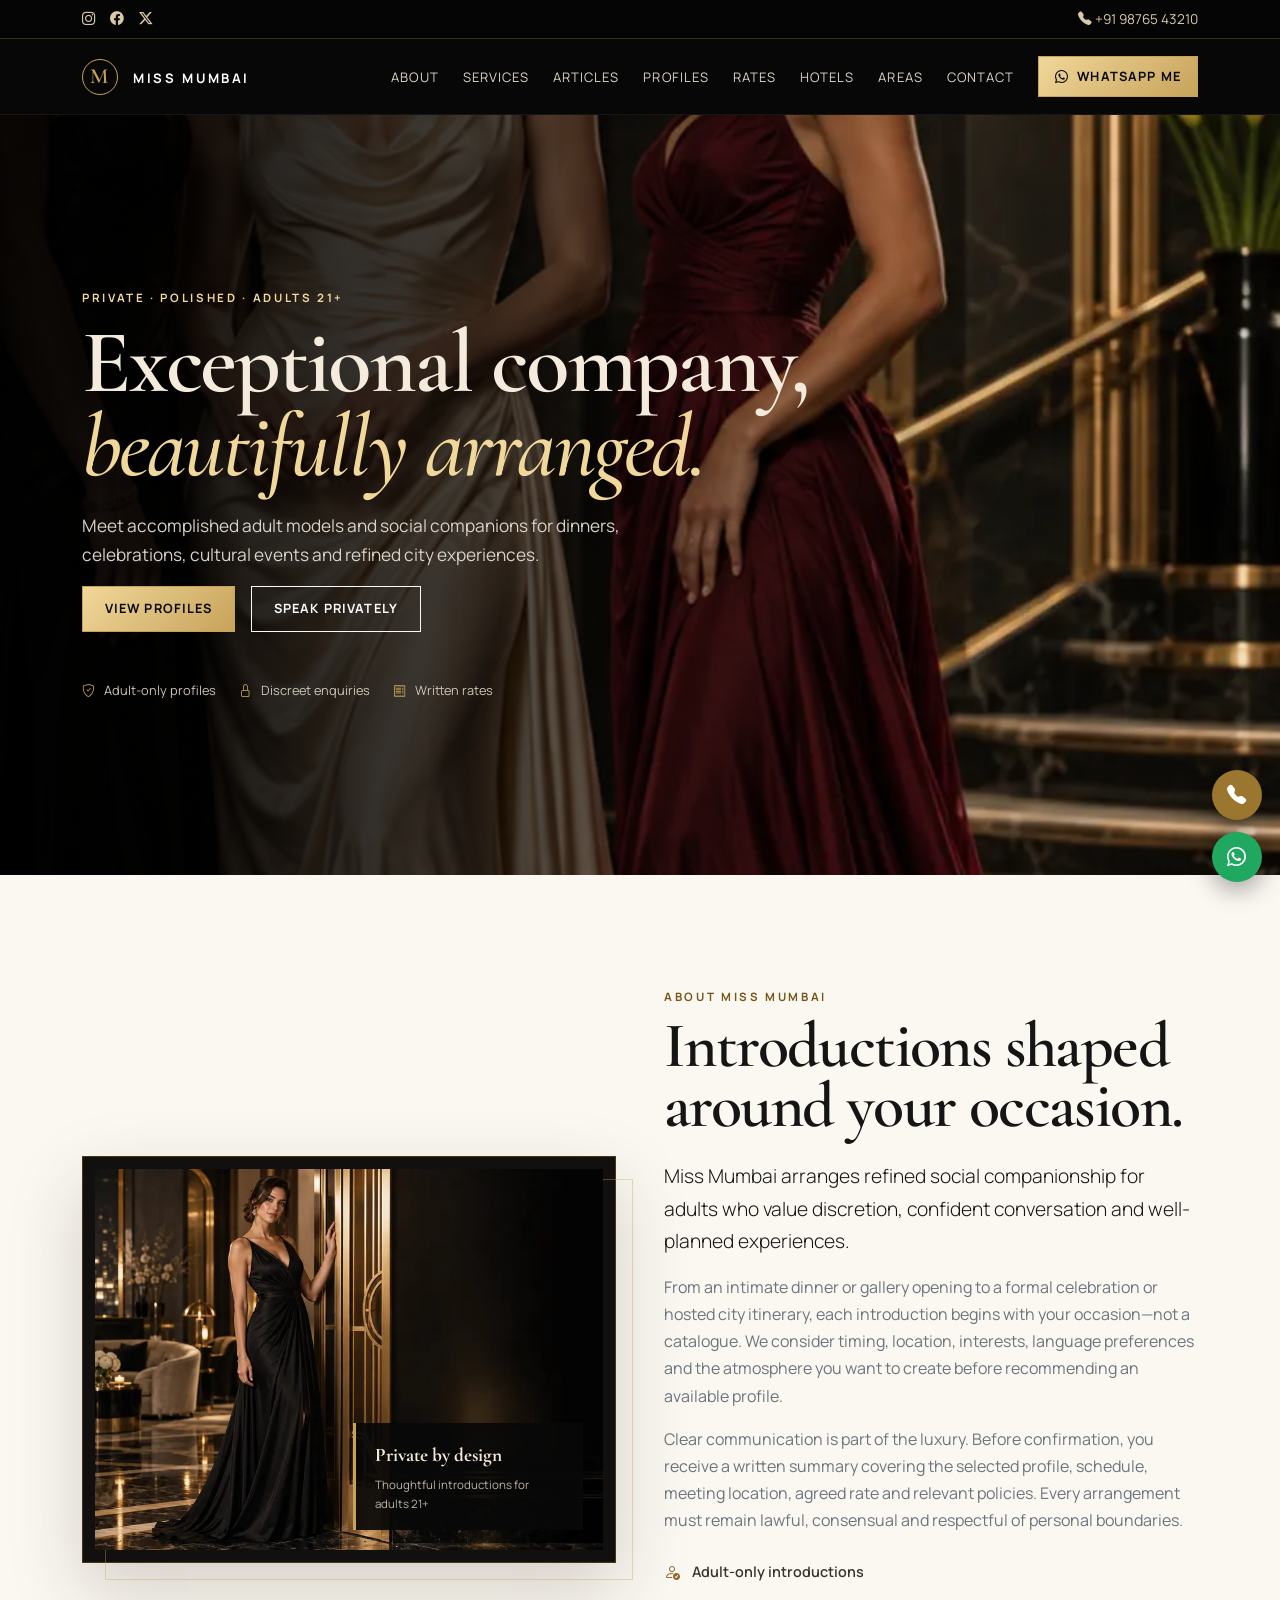
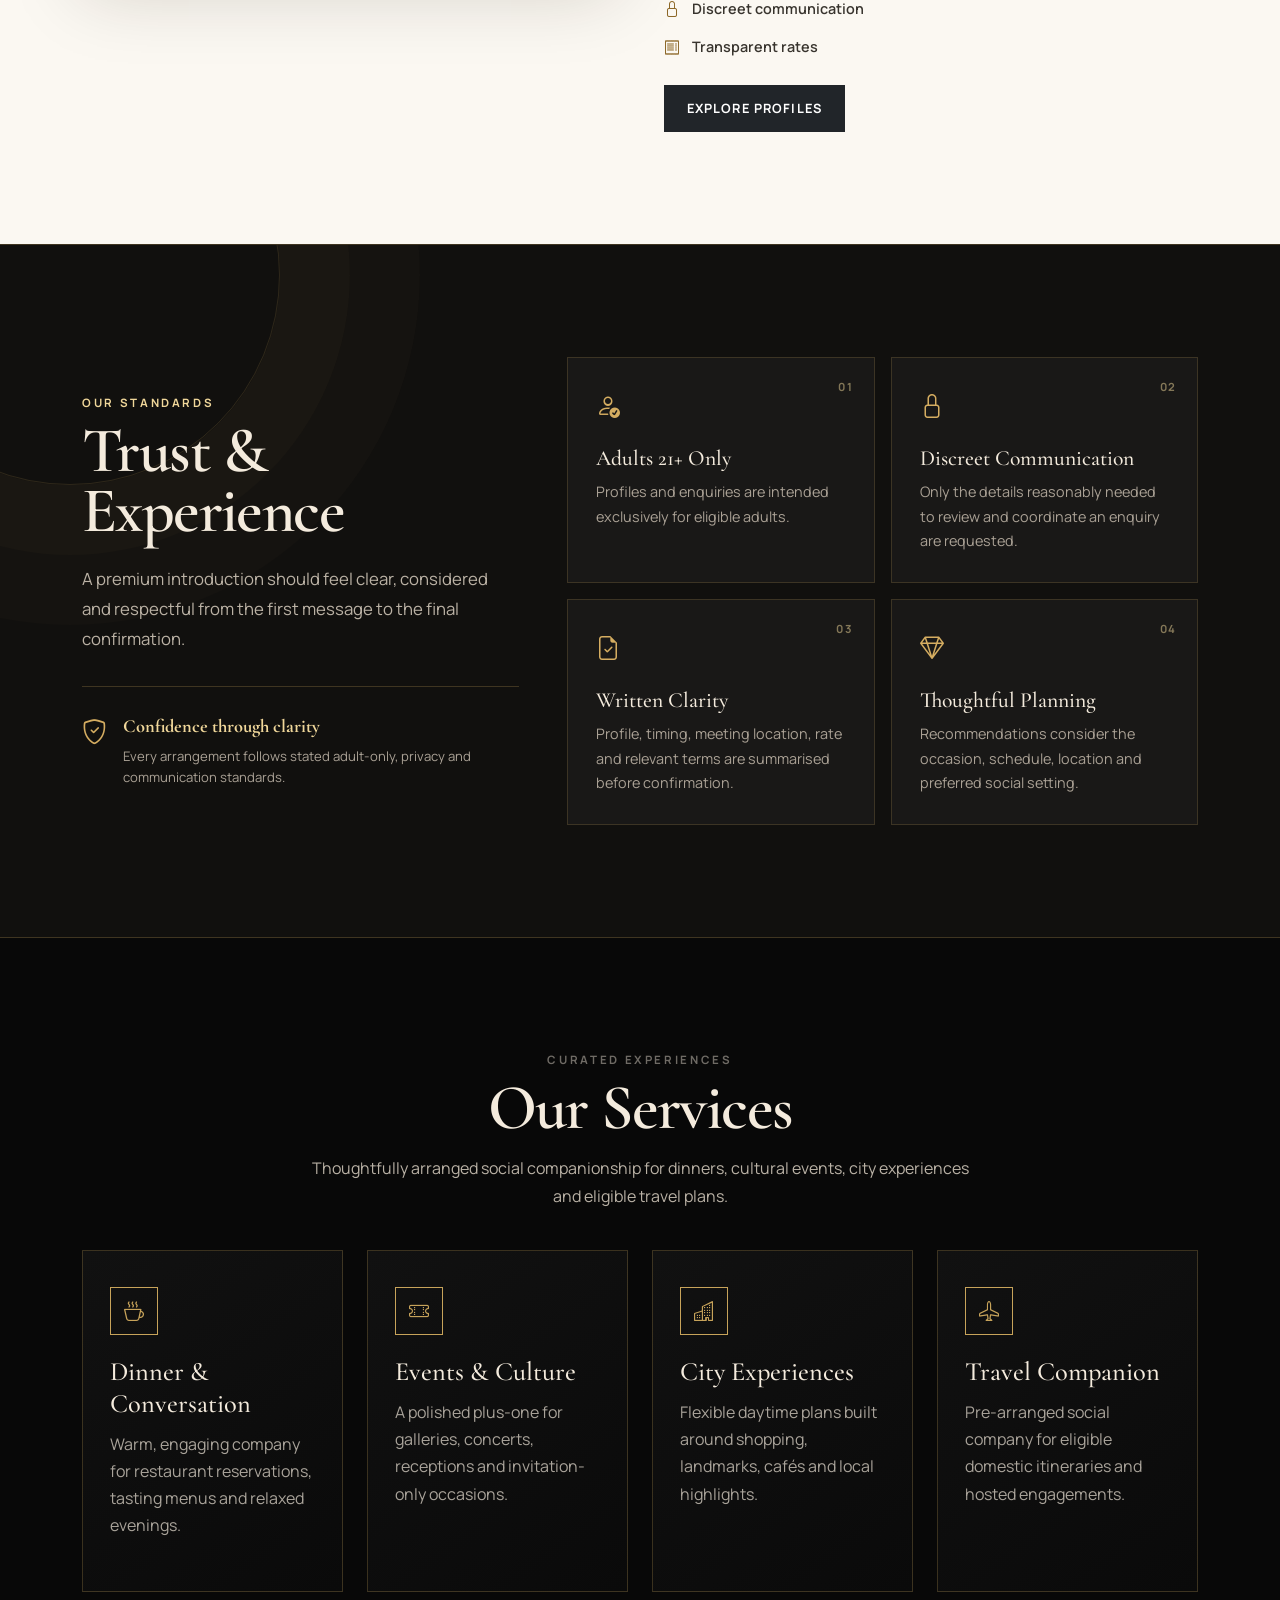
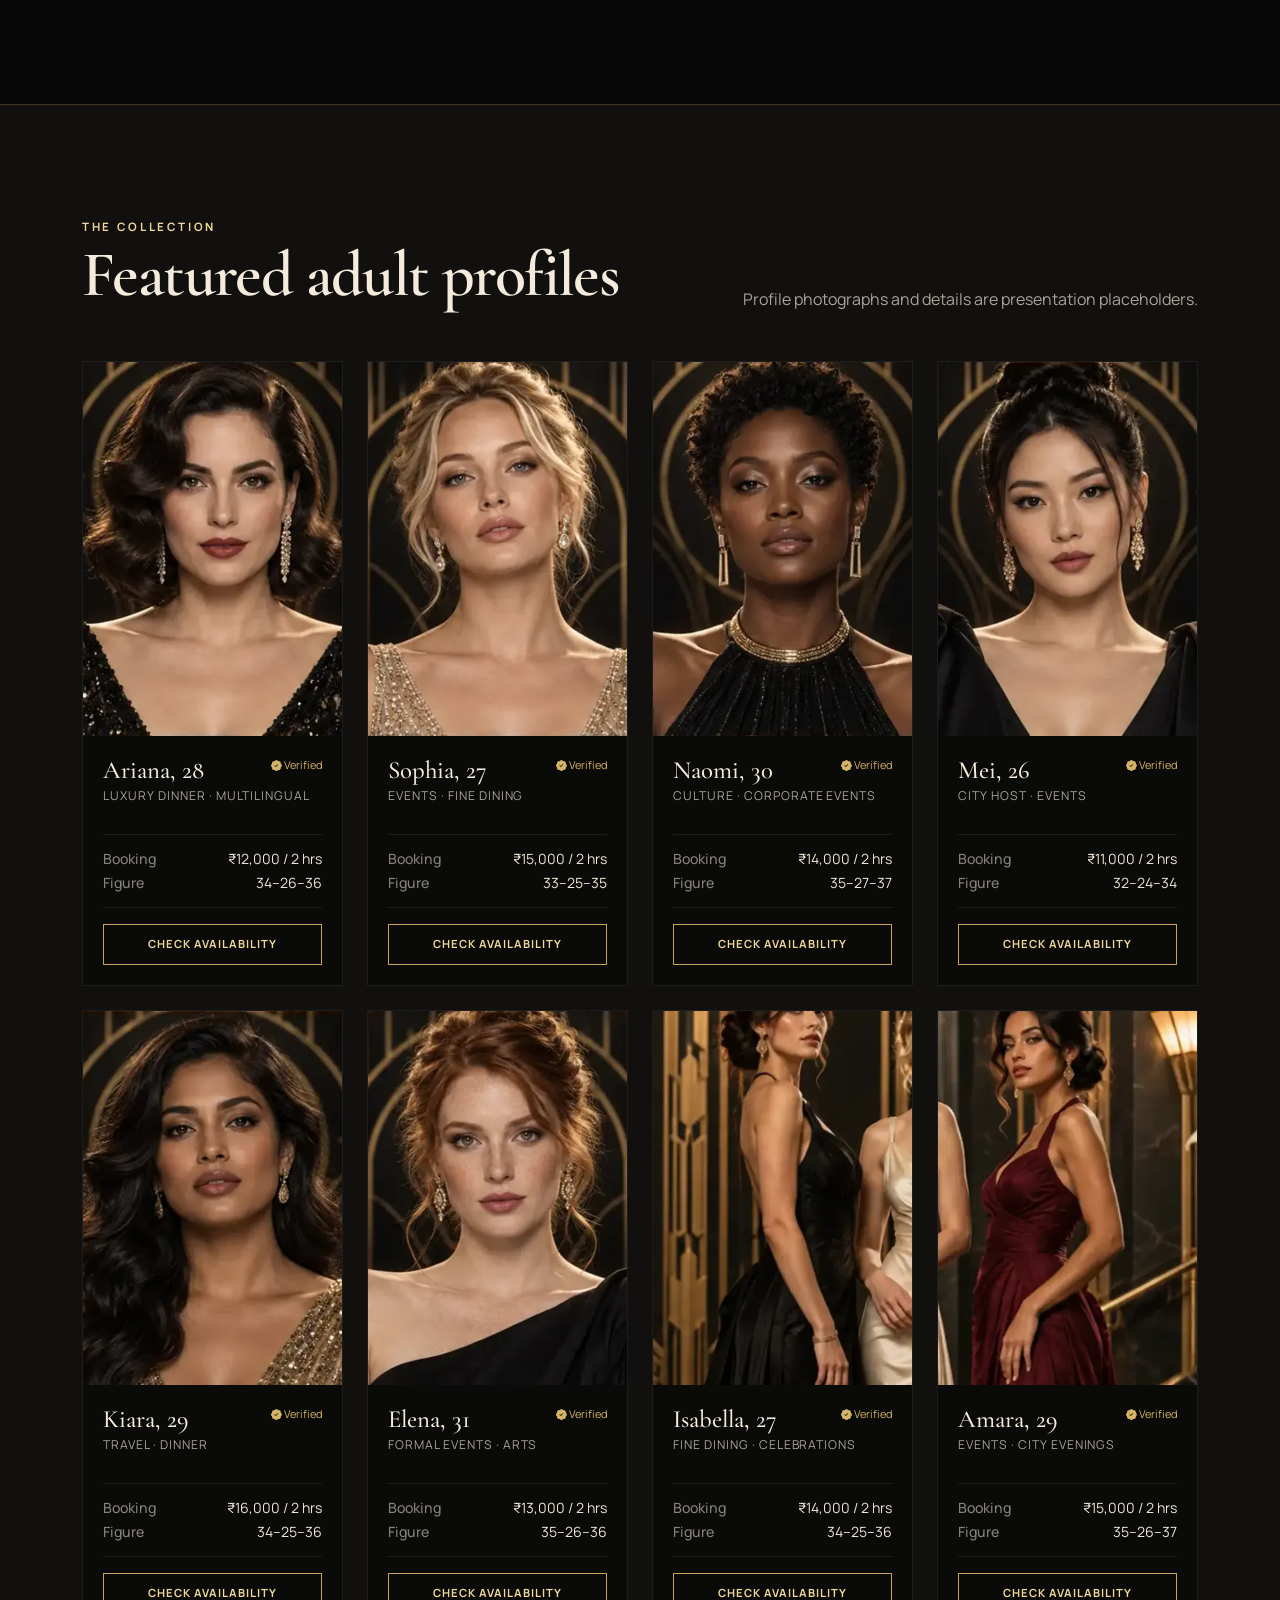
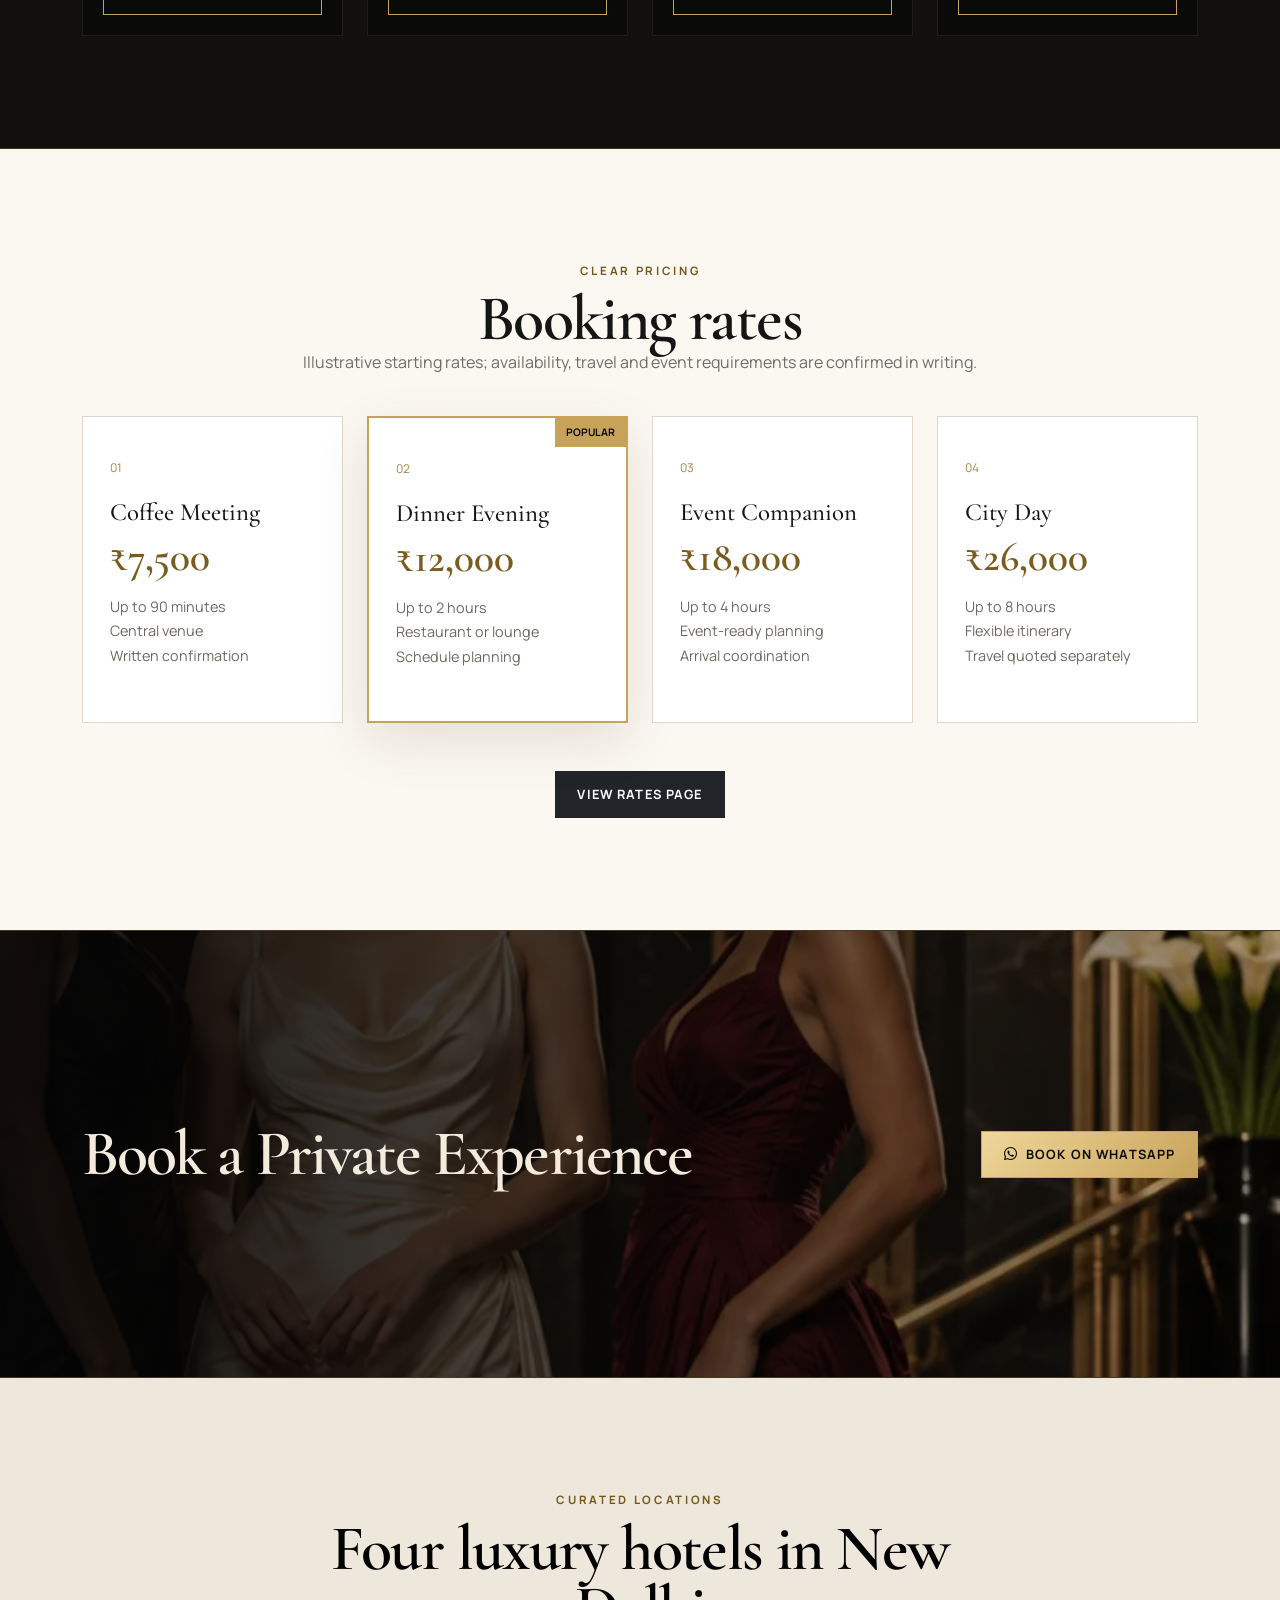
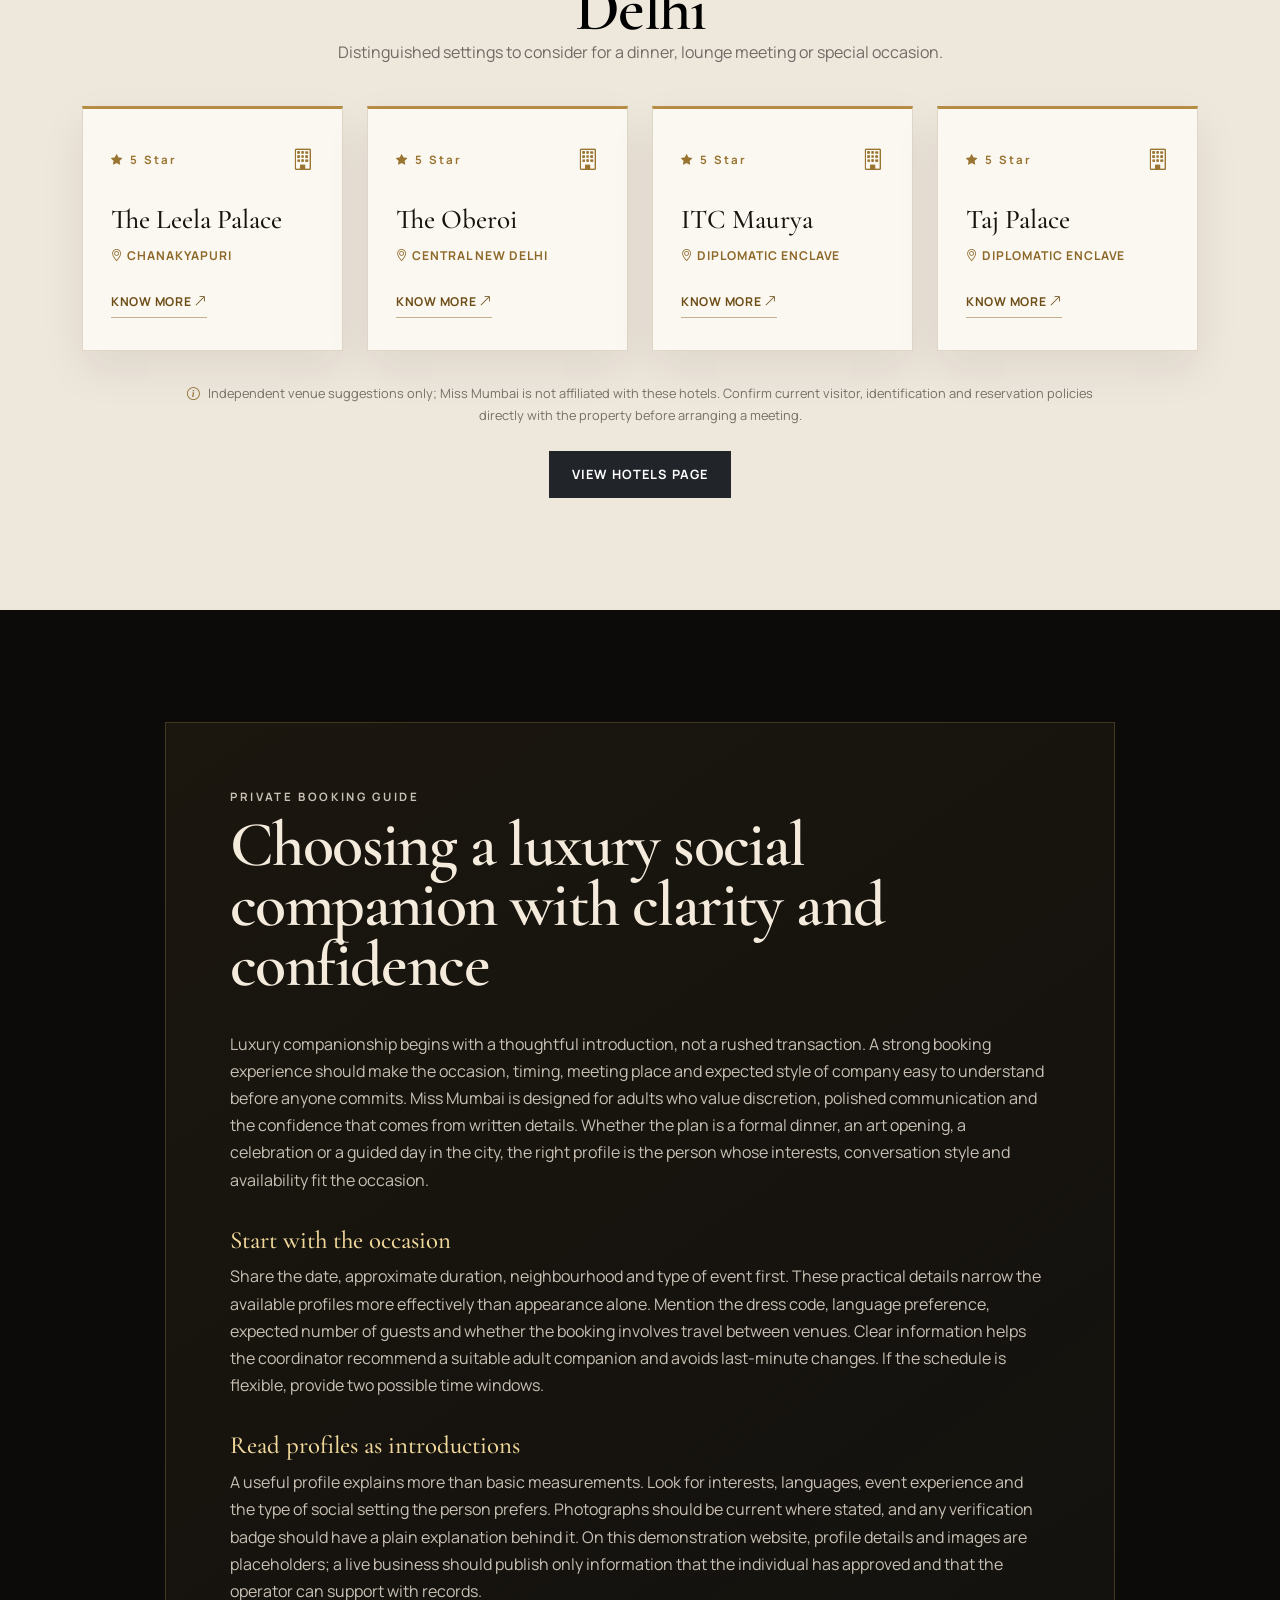
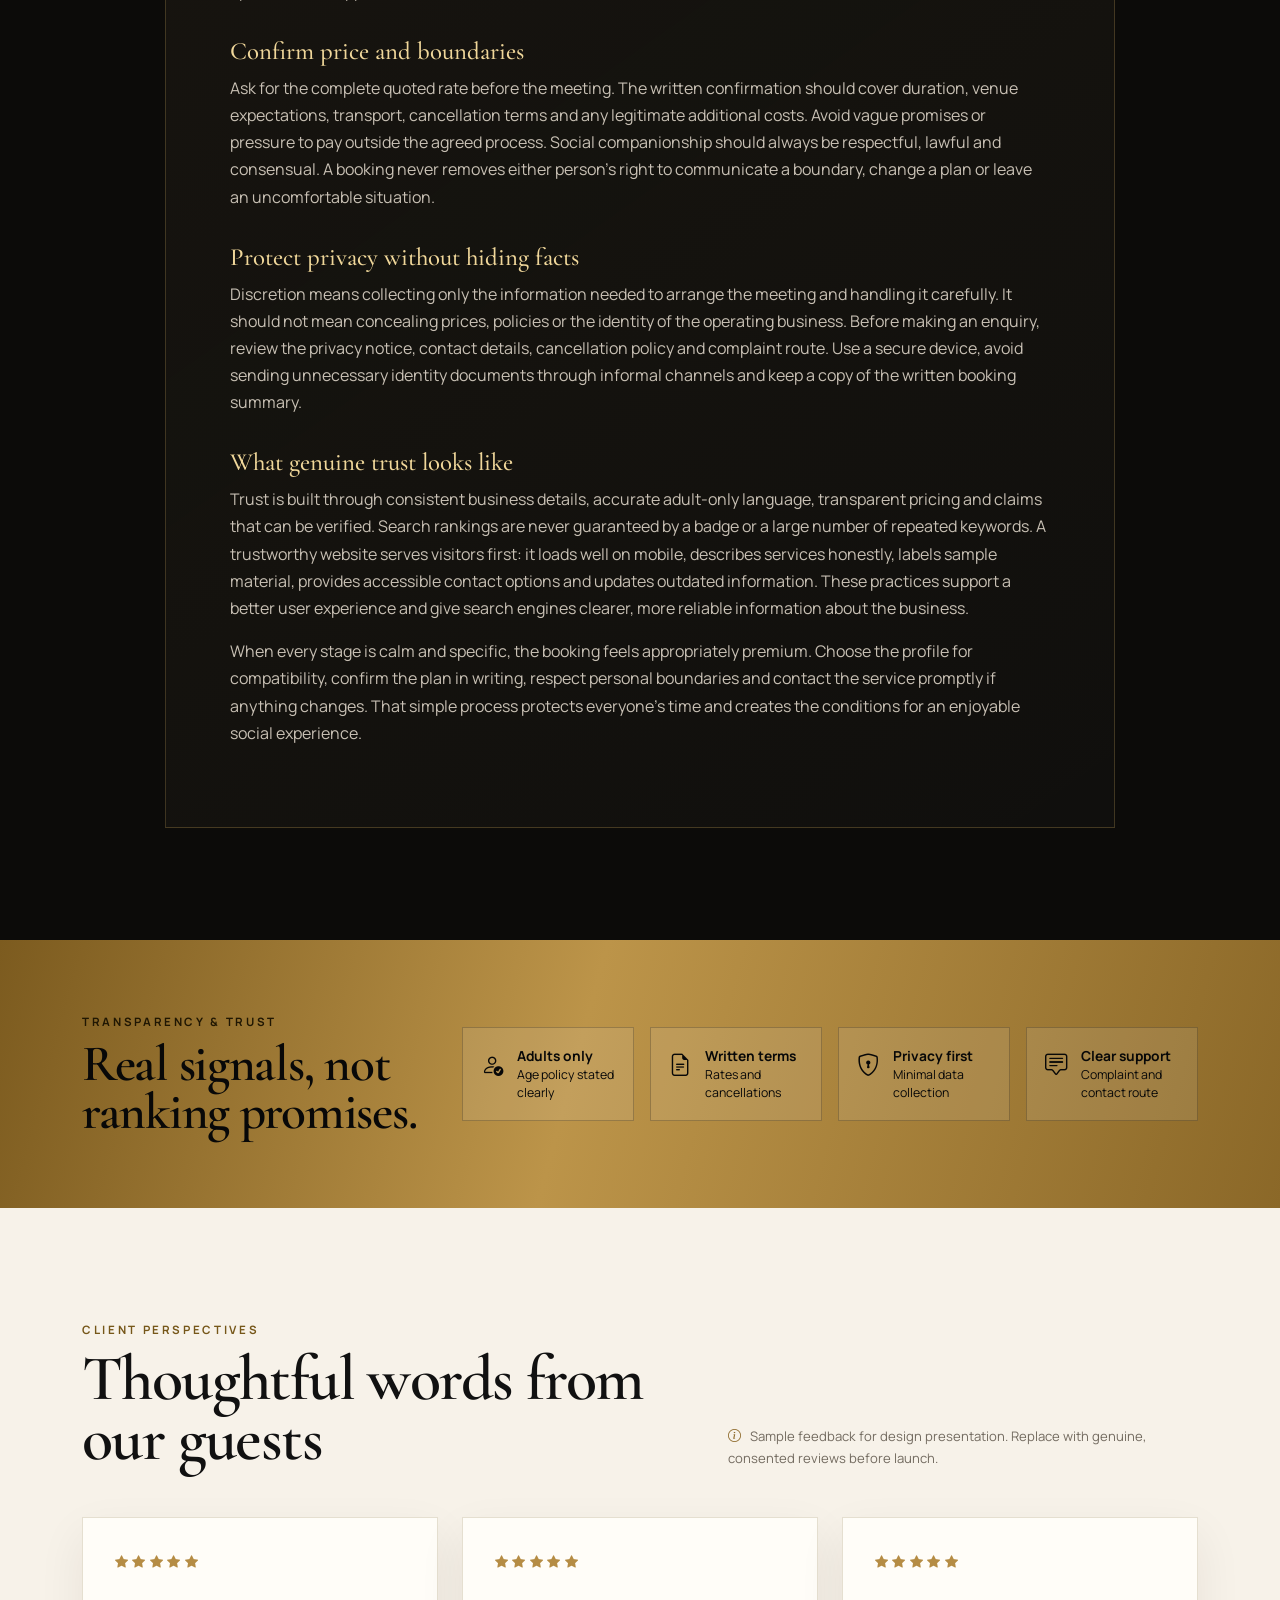
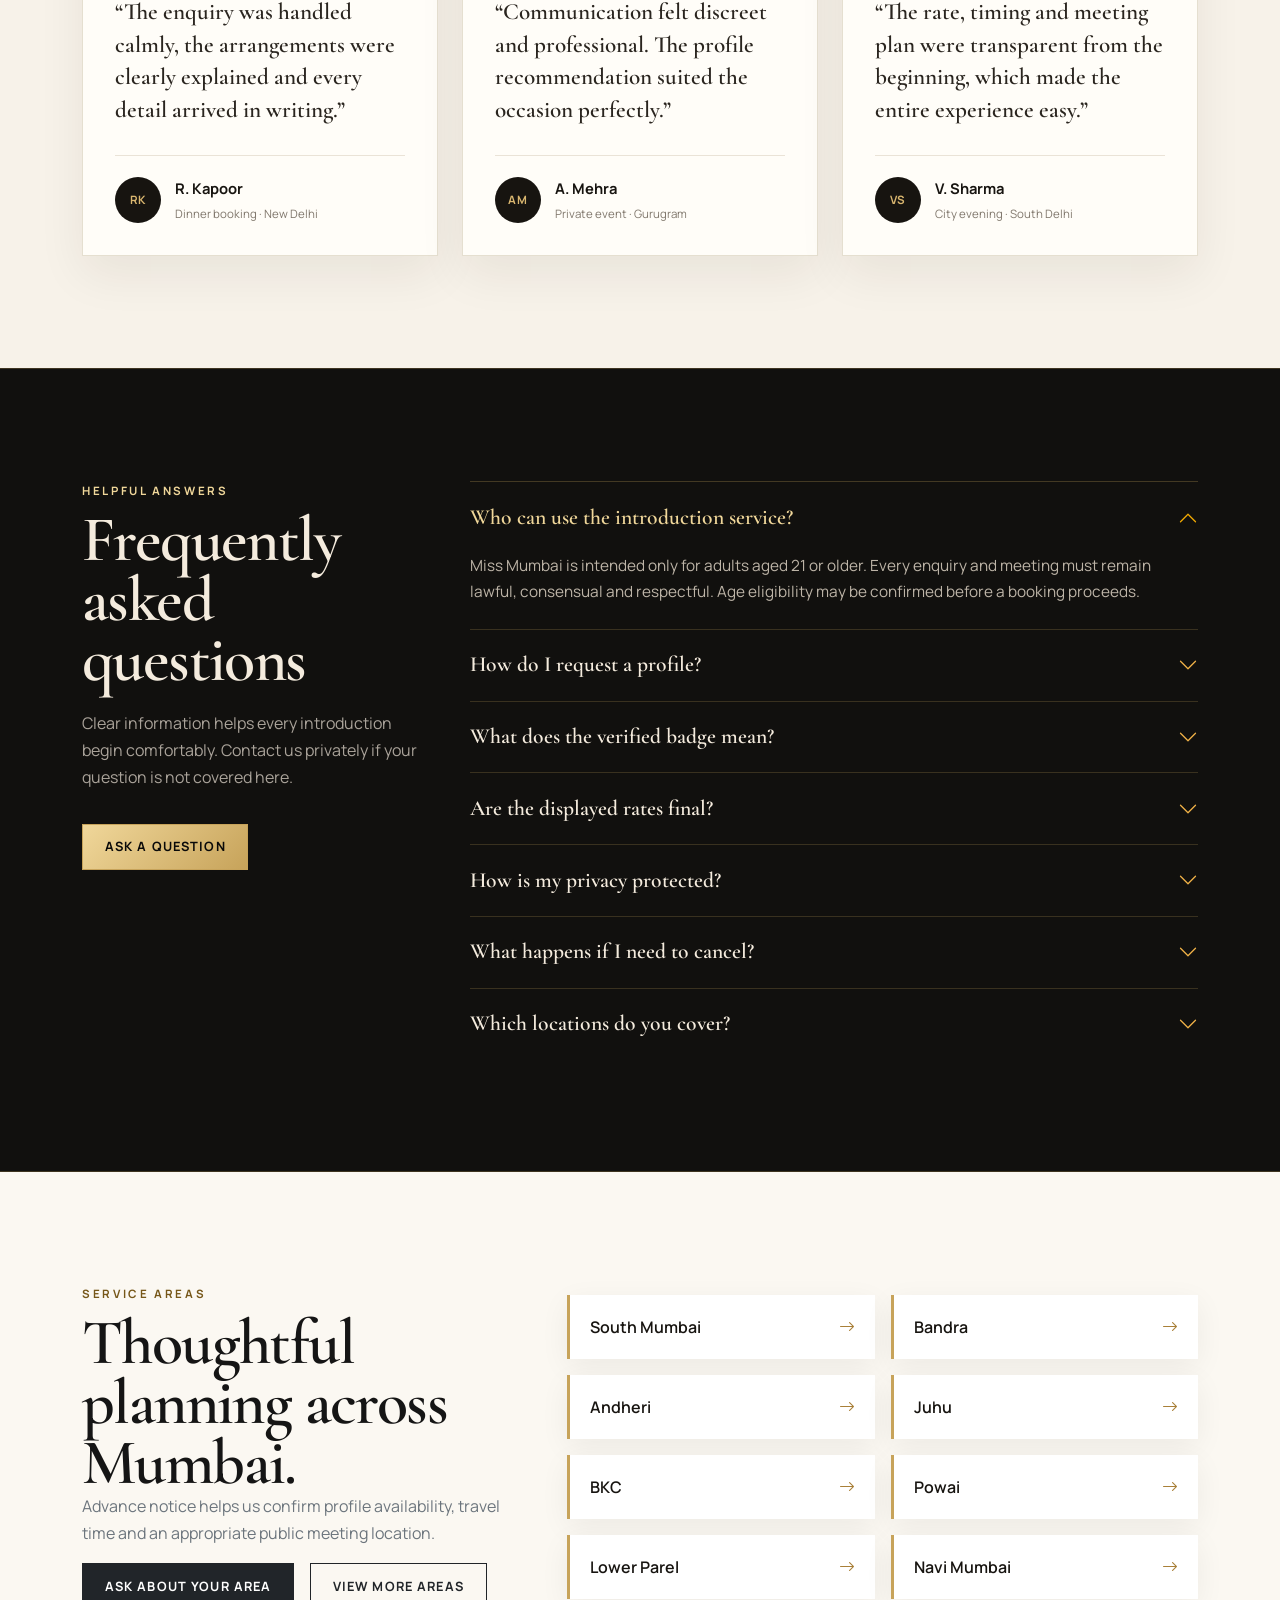
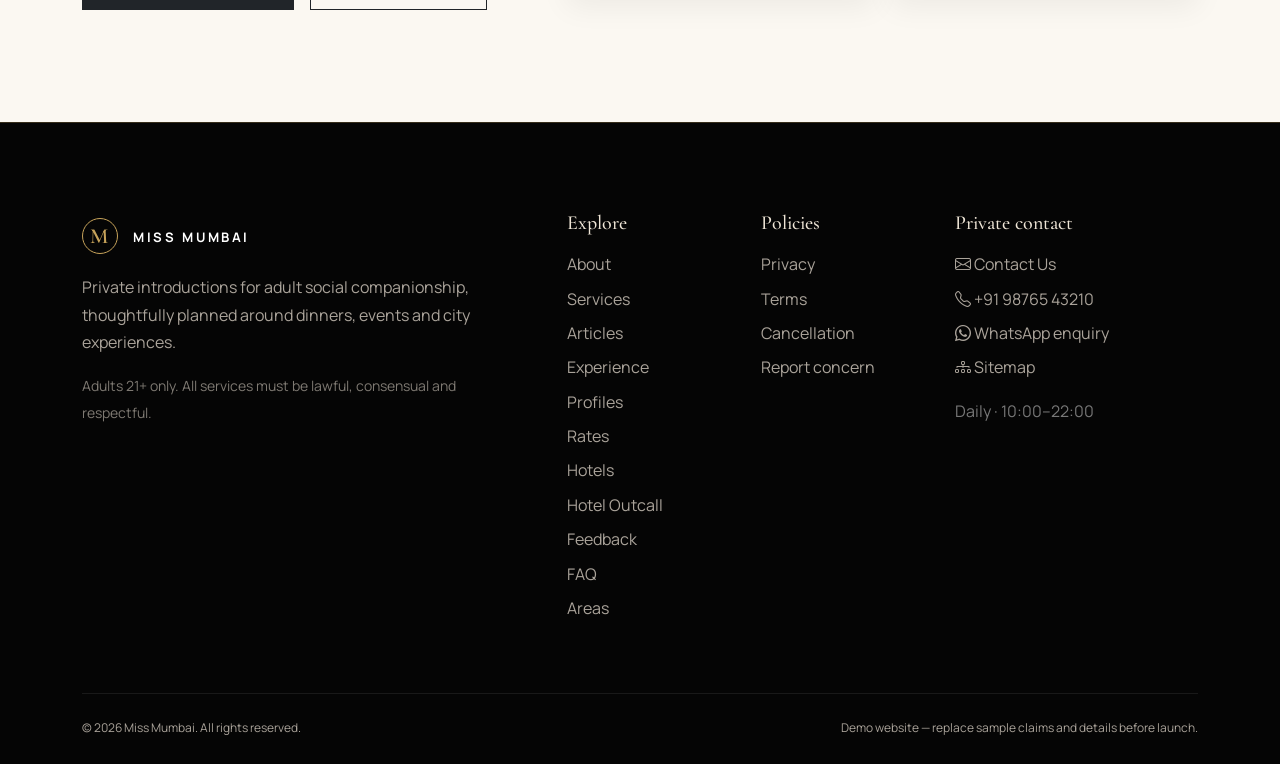
==== commit 62f416f9: "Add article library and article detail pages" ====
--- a/index.html
+++ b/index.html
@@ -51,6 +51,8 @@
       <div class="collapse navbar-collapse" id="mainNav">
         <ul class="navbar-nav ms-auto align-items-lg-center gap-lg-2">
           <li class="nav-item"><a class="nav-link" href="about.html">About</a></li>
+<li class="nav-item"><a class="nav-link" href="services.html">Services</a></li>
+<li class="nav-item"><a class="nav-link" href="articles.html">Articles</a></li>
 
           <li class="nav-item"><a class="nav-link" href="profiles.html">Profiles</a></li>
           <li class="nav-item"><a class="nav-link" href="rates.html">Rates</a></li>
@@ -373,7 +375,7 @@
     <div class="container-xl">
       <div class="row g-5">
         <div class="col-lg-5"><a class="footer-brand" href="#home"><span>M</span> MISS MUMBAI</a><p>Private introductions for adult social companionship, thoughtfully planned around dinners, events and city experiences.</p><small>Adults 21+ only. All services must be lawful, consensual and respectful.</small></div>
-        <div class="col-6 col-lg-2"><h3>Explore</h3><a href="about.html">About</a><a href="#experience">Experience</a><a href="profiles.html">Profiles</a><a href="rates.html">Rates</a><a href="hotels.html">Hotels</a><a href="hotel-outcall.html">Hotel Outcall</a><a href="#feedback">Feedback</a><a href="#faq">FAQ</a><a href="areas.html">Areas</a></div>
+        <div class="col-6 col-lg-2"><h3>Explore</h3><a href="about.html">About</a><a href="services.html">Services</a><a href="articles.html">Articles</a><a href="#experience">Experience</a><a href="profiles.html">Profiles</a><a href="rates.html">Rates</a><a href="hotels.html">Hotels</a><a href="hotel-outcall.html">Hotel Outcall</a><a href="#feedback">Feedback</a><a href="#faq">FAQ</a><a href="areas.html">Areas</a></div>
         <div class="col-6 col-lg-2"><h3>Policies</h3><a href="#trust">Privacy</a><a href="#trust">Terms</a><a href="#trust">Cancellation</a><a href="#trust">Report concern</a></div>
         <div class="col-lg-3"><h3>Private contact</h3><a href="contact.html"><i class="bi bi-envelope"></i> Contact Us</a><a href="tel:+919876543210"><i class="bi bi-telephone"></i> +91 98765 43210</a><a href="https://wa.me/919876543210"><i class="bi bi-whatsapp"></i> WhatsApp enquiry</a><a href="sitemap.html"><i class="bi bi-diagram-3"></i> Sitemap</a><p class="hours">Daily · 10:00–22:00</p></div>
       </div>
